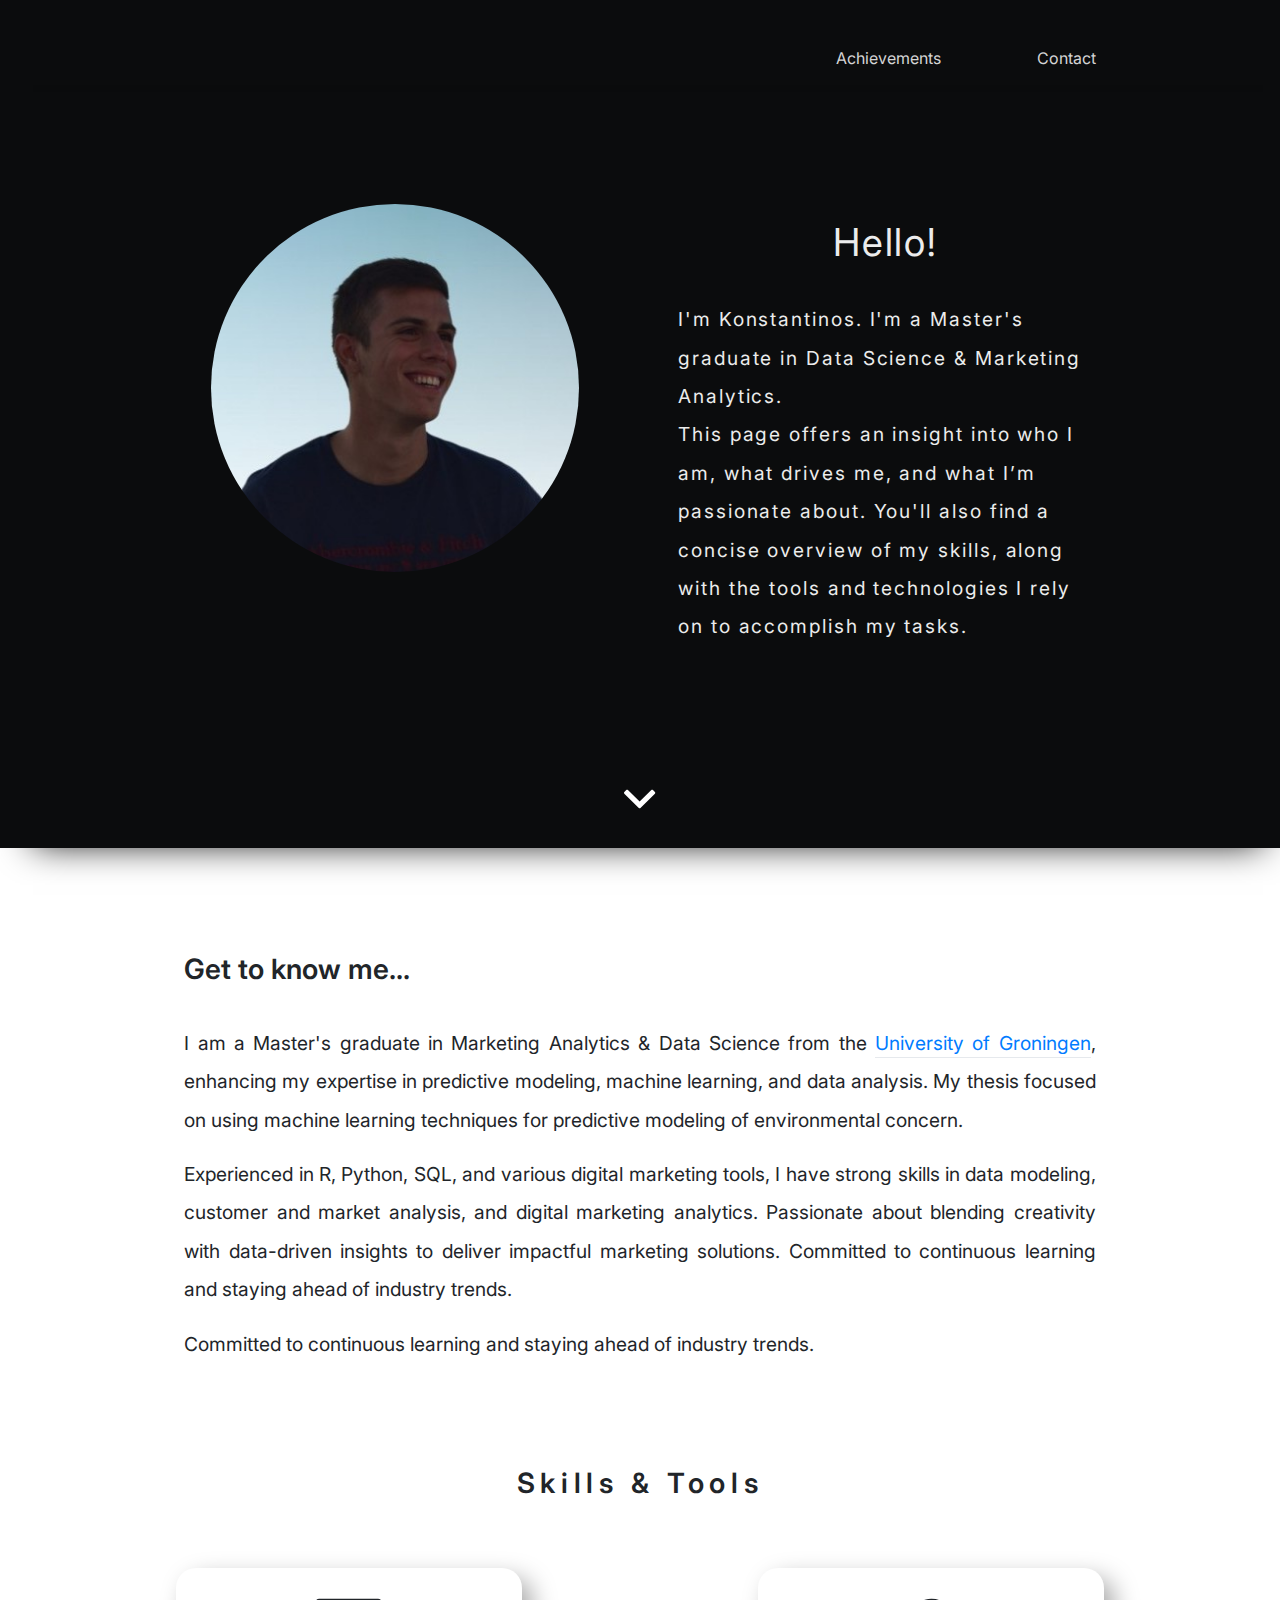
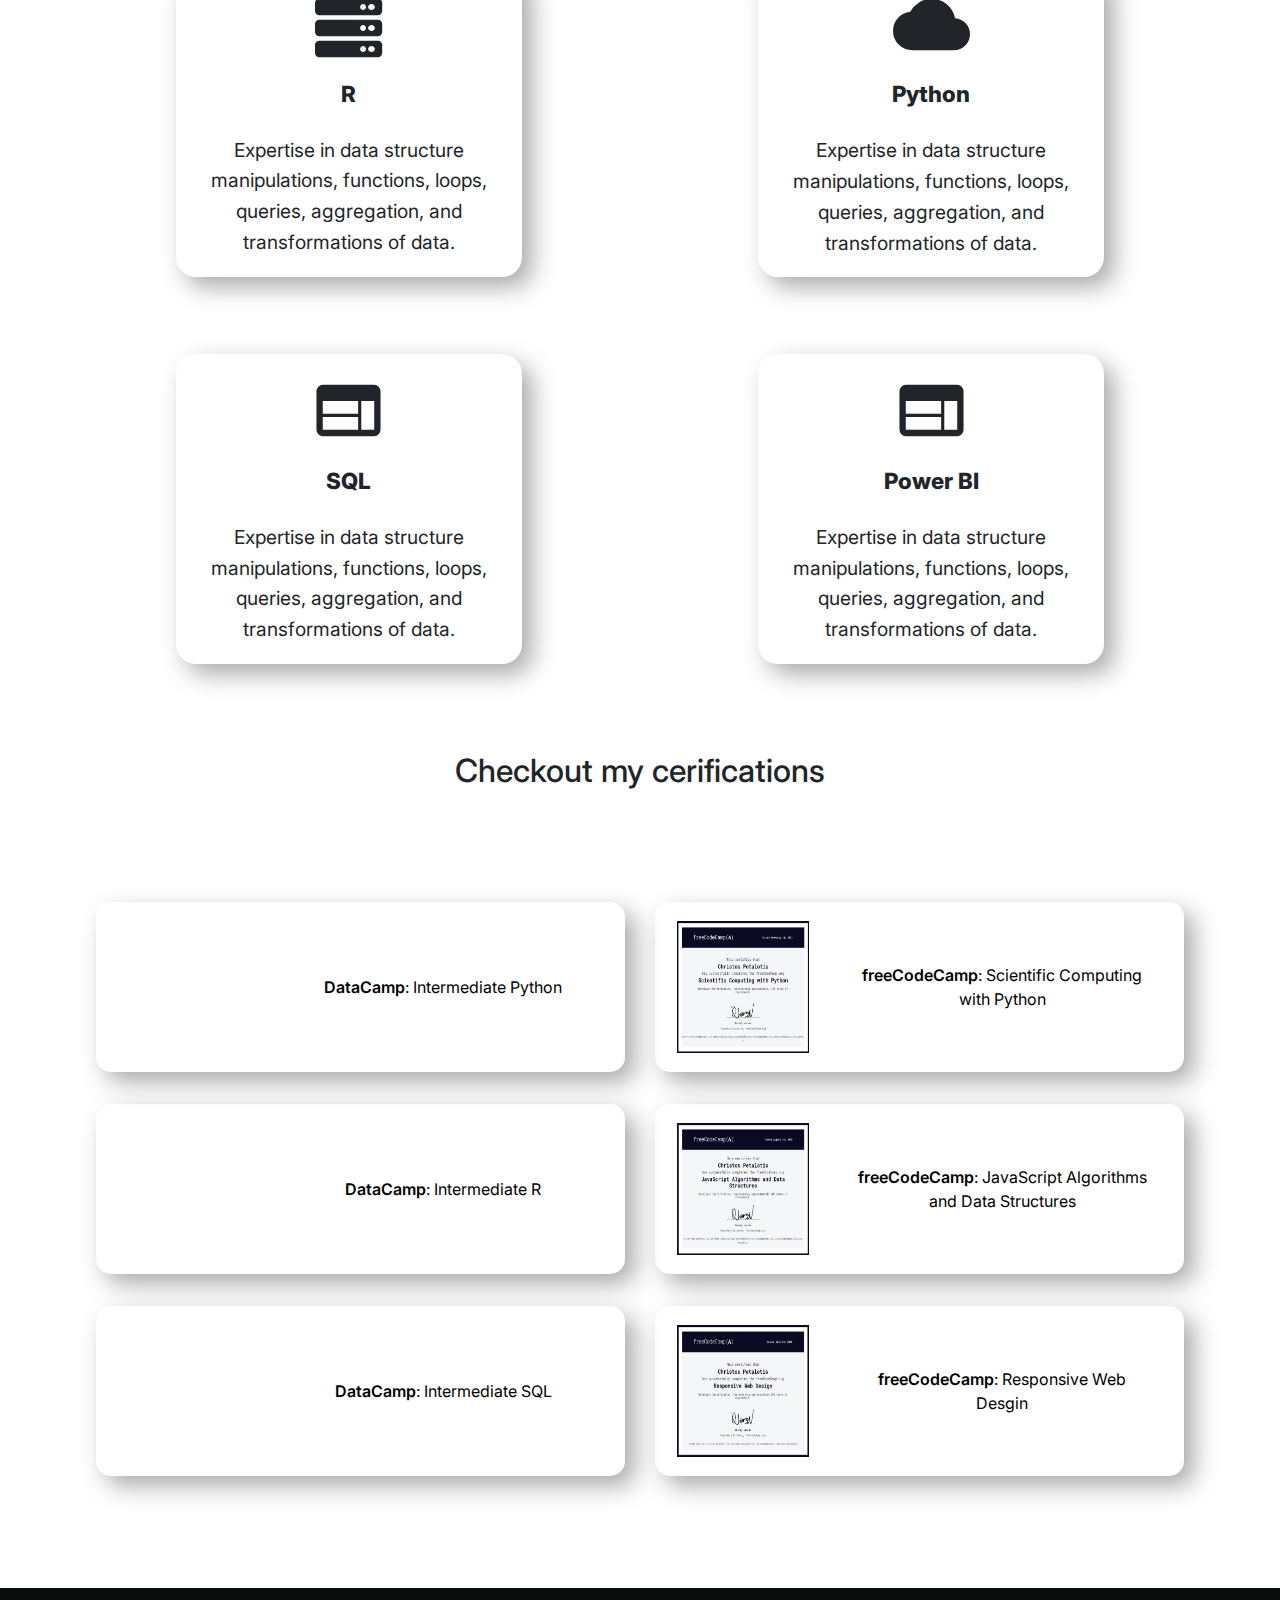
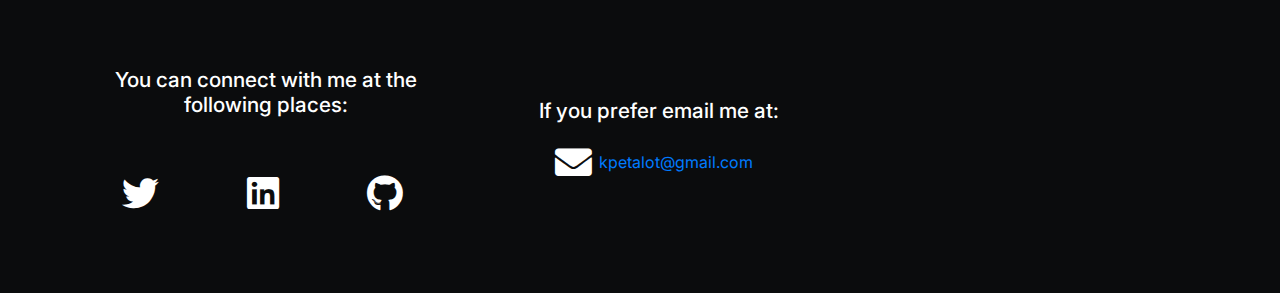
==== index.html @ 965860d9 "Update index.html" ====
<!DOCTYPE html>
<html lang="en">

<head>
	<meta charset="utf-8">
	<meta name="viewport" content="width=device-width, initial-scale=1.0">
	<meta name="theme-color" content="#2E2E2E">
	<meta name="description" content="Personal website of Konstantinos Petalotis">
	<title>Konstantinos Petalotis</title>

	<link rel="shortcut icon" type="image"
		href="https://images.squarespace-cdn.com/content/v1/54ee0564e4b0dc9e9fc17cf1/1515433613825-2LEDN9I2PMUJD8LFLM1W/ke17ZwdGBToddI8pDm48kJycfsYb1urLU93EpFqOTQmoCXeSvxnTEQmG4uwOsdIceAoHiyRoc52GMN5_2H8Wp7zww8OjRrqjaM7_0x6HDLp42EP6IAa5vAmscK3sHI4MkNL5tmfZ3otlI9yi1IzH2Q/favicon.ico?format=">

	<!-- STYLES -->
	<link rel="stylesheet" href="https://stackpath.bootstrapcdn.com/bootstrap/4.3.1/css/bootstrap.min.css"
		integrity="sha384-ggOyR0iXCbMQv3Xipma34MD+dH/1fQ784/j6cY/iJTQUOhcWr7x9JvoRxT2MZw1T" crossorigin="anonymous">
	<link rel="stylesheet" href="https://use.fontawesome.com/releases/v5.15.3/css/all.css" rel="preconnect prefetch">
	<link href="https://fonts.googleapis.com/icon?family=Material+Icons" rel="stylesheet">
	<link href="https://unpkg.com/aos@2.3.1/dist/aos.css" rel="stylesheet">
	<link rel="stylesheet" href="css/styles.css">

	<!-- Jqeury -->
	<script src="https://ajax.googleapis.com/ajax/libs/jquery/3.5.1/jquery.min.js"></script>

	<!-- Google Analytics - Google Tag Manager-->
	<script async>(function (w, d, s, l, i) {
			w[l] = w[l] || []; w[l].push({
				'gtm.start':
					new Date().getTime(), event: 'gtm.js'
			}); var f = d.getElementsByTagName(s)[0],
				j = d.createElement(s), dl = l != 'dataLayer' ? '&l=' + l : ''; j.async = true; j.src =
					'https://www.googletagmanager.com/gtm.js?id=' + i + dl; f.parentNode.insertBefore(j, f);
		})(window, document, 'script', 'dataLayer', 'GTM-KRBXRTH');</script>
	<!-- End Google Tag Manager -->
	<!-- Global site tag (gtag.js) - Google Analytics -->
	<script async src="https://www.googletagmanager.com/gtag/js?id=UA-124825060-1"></script>
	<script async>
		window.dataLayer = window.dataLayer || [];
		function gtag() { dataLayer.push(arguments); }
		gtag('js', new Date());

		gtag('config', 'UA-124825060-1');
	</script>
	<!-- Google verification tag -->
	<meta name="google-site-verification" content="ce4kvtXXnZezIgSGgDJ9dQQtUFSFIPBI6aXUP_9r9DM" />
</head>

<body>
	<!-- Google Tag Manager (noscript) -->
	<noscript><iframe src="https://www.googletagmanager.com/ns.html?id=GTM-KRBXRTH" height="0" width="0"
			style="display:none;visibility:hidden"></iframe></noscript>
	<!-- End Google Tag Manager (noscript) -->

	<head>
		<title>Personal Website of Konstantinos Petalotis</title>
	</head>
	<div class="container-fluid">

		<!-- MAIN PART -->
		<div class="main">
			<div class="landing_page">
				<nav class="navbar navbar-expand-lg fadeIn-down">

					<button class="navbar-toggler ml-auto float-xs-right" type="button" data-toggle="collapse"
						data-target="#navigation" aria-controls="navbarSupportedContent" aria-expanded="false"
						aria-label="Toggle navigation" styles="color: white;">
						<span class="navbar-toggler-icon"></span>
					</button>
					<div class="collapse navbar-collapse" id="navigation">
						<ul class="navbar-nav ml-auto">
							<!-- <li class="nav-item"> -->
							<!-- <a class="nav-link" href="#">Career</a> -->
							<!-- </li> -->
							<li class="nav-item">
								<a class="nav-link" href="#certifications">Achievements</a>
							</li>
							<li class="nav-item">
								<a class="nav-link" href="#contact">Contact</a>
							</li>
						</ul>
					</div>
				</nav>
				<div class="main__section">

					<!-- no-gutters here prevents creating horizontal overflow on the whole page -->
					<div class="row no-gutters">

						<div class="col-12">
							<div class="main__section__box">
								<div class="row">
									<div class="col-12 col-md-6">
										<div class="main__section__box--prof-pic">
											<img src="images/photo.jpeg" alt="profile picture">
										</div>
									</div>

									<div class="col-xs-12 col-md-6">
										<div class="main__section__box--description">
											<div id="greeting">Hello!</div>
											I'm Konstantinos. I'm a Master's graduate in Data Science & Marketing Analytics.
											<p>
												This page offers an insight into who I am, what drives me, and what I’m passionate about. 
												You'll also find a concise overview of my skills, along with the tools and technologies I rely on to accomplish my tasks.
											</p>
										</div>
									</div>
								</div>
							</div>

							<div class="arrowDown fadeIn">
								<svg aria-hidden="true" data-prefix="far" data-icon="angle-down" role="img"
									xmlns="http://www.w3.org/2000/svg" viewBox="0 0 320 512"
									class="svg-inline--fa fa-angle-down 	fa-w-10 fa-3x">
									<path fill="currentColor"
										d="M151.5 347.8L3.5 201c-4.7-4.7-4.7-12.3 0-17l19.8-19.8c4.7-4.7 12.3-4.7 17 0L160 282.7l119.7-118.5c4.7-4.7 12.3-4.7 17 0l19.8 19.8c4.7 4.7 4.7 12.3 0 17l-148 146.8c-4.7 4.7-12.3 4.7-17 0z"
										class="arrowDown">
									</path>
								</svg>
							</div>
						</div>
					</div>
				</div>
			</div>
		</div>

		<!-- ABOUT ME -->
		<section class="about-me">
			<div class="about-me__section">
				<h3>Get to know me...</h3>

				<div class="row">
					<div class="col-12">

						<div class="about-me__section__description">
							<!-- <div class="row"> -->
							<div class="about-me__section__description--text">
								<p style="text-align: justify;">
									I am a Master's graduate in Marketing Analytics & Data Science from the <a href="https://www.rug.nl/?lang=en" target="_blank">University of Groningen</a>,
									enhancing my expertise in predictive modeling, machine learning, and data analysis.
									My thesis focused on using machine learning techniques for predictive modeling of environmental concern.
								</p>
								<p style="text-align: justify;">
									Experienced in R, Python, SQL, and various digital marketing tools, I have strong skills in data modeling, customer and market analysis, 
									and digital marketing analytics. Passionate about blending creativity with data-driven insights to deliver impactful marketing solutions. 
									Committed to continuous learning and staying ahead of industry trends.
								</p>
								<p>
									Committed to continuous learning and staying ahead of industry trends.
								</p>
							</div>
						</div>
					</div>
				</div>
			</div>
		</section>

		<section class="tech">
			<!-- Move it outside the about me section so that it can have its own width -->
			<h3 style="text-align: center; margin-top: 1.5em; letter-spacing: 0.2em;">Skills & Tools</h3>
			<div class="tech__components">

				<div style="padding-top: 1.3em" class="tech__components--component">
					<div style="margin-bottom: 1em;" class="tech__components--component--icon">
						<i style="font-size: 3.5em;" class="fa fa-server"></i>
					</div>
					<h4>R</h4>
					<div class="tech__components--component--text">
						 Expertise in data structure manipulations, functions, loops, queries, aggregation, and transformations of data.
					</div>
				</div>

				<div class="tech__components--component">
					<div class="tech__components--component--icon">
						<i class="material-icons">cloud</i>
					</div>
					<h4>Python</h4>
					<div class="tech__components--component--text">
						Expertise in data structure manipulations, functions, loops, queries, aggregation, and transformations of data.
					</div>
				</div>

				<div class="tech__components--component">
					<div class="tech__components--component--icon">
						<i class="material-icons">web</i>
					</div>
					<h4>SQL</h4>
					<div class="tech__components--component--text">
						Expertise in data structure manipulations, functions, loops, queries, aggregation, and transformations of data.
					</div>
				</div>

				<div class="tech__components--component">
					<div class="tech__components--component--icon">
						<i class="material-icons">web</i>
					</div>
					<h4>Power BI</h4>
					<div class="tech__components--component--text">
						Expertise in data structure manipulations, functions, loops, queries, aggregation, and transformations of data.
					</div>
				</div>
			</div>
		</section>

		<section class="certifications" id="certifications">
			<h2 style="text-align:center;">Checkout my cerifications</h2>
			<div class="certifications__section">
				<div class="row">
					<!-- <div class="col-12"> -->
					<div class="col-12 col-sm-6 certifications__section--left">

						<a href="https://www.datacamp.com/statement-of-accomplishment/course/44be2800c935807d37f1e39a0078c68134302805?raw=1" target="_blank">

							<div class="certifications__section--left--item">
								<div class="row">
									<div class="col-12 col-lg-3 badge">
										<img
											src="https://www.datacamp.com/statement-of-accomplishment/badge/course/44be2800c935807d37f1e39a0078c68134302805.png"
											alt="">
									</div>
									<span class="col-12 col-lg-8 offset-lg-1 cert_description">
										<span class="provider">DataCamp</span>: Intermediate Python
									</span>
								</div>
							</div>
						</a>

						<a href="https://www.datacamp.com/statement-of-accomplishment/course/ea43db17a5f6a912549d023b4486cf432012a13b?raw=1" target="_blank">
							<div class="certifications__section--left--item">
								<div class="row">
									<div class="col-12 col-lg-3 badge">
										<img
											src="https://www.datacamp.com/statement-of-accomplishment/badge/course/ea43db17a5f6a912549d023b4486cf432012a13b.png"
											alt="">
									</div>
									<div class="col-12 col-lg-8 offset-lg-1 cert_description">
										<span class="provider">DataCamp</span>: Intermediate R
									</div>
								</div>
							</div>
						</a>

						<a href="https://www.datacamp.com/statement-of-accomplishment/course/57e902f631519aaded7a562abfed9942249da1aa?raw=1" target="_blank">
							<div class="certifications__section--left--item">
								<div class="row">
									<div class="col-12 col-lg-3 badge">
										<img src="https://www.datacamp.com/statement-of-accomplishment/badge/course/57e902f631519aaded7a562abfed9942249da1aa.png"
											alt="">
									</div>
									<div class="col-12 col-lg-8 offset-lg-1 cert_description">
										<span class="provider">DataCamp</span>: Intermediate SQL
									</div>
								</div>
							</div>
						</a>

					</div>

					<div class="col-12 col-sm-6 certifications__section--right">
						<a href="https://www.freecodecamp.org/certification/chrispetalotis/scientific-computing-with-python-v7"
							target="_blank">

							<div class="certifications__section--right--item">
								<div class="row">
									<div class="col-12 col-lg-3 badge">
										<img src="./images/scientific-computing-with-python.png" alt="">
									</div>
									<div class="col-12 col-lg-8 offset-lg-1 cert_description">
										<span class="provider">freeCodeCamp</span>: Scientific Computing with Python
									</div>
								</div>
							</div>
						</a>

						<a href="https://www.freecodecamp.org/certification/chrispetalotis/javascript-algorithms-and-data-structures"
							target="_blank">
							<div class="certifications__section--right--item">
								<div class="row">
									<div class="col-12 col-lg-3 badge">
										<img src="./images/js-algorithms-and-data-structures.png" alt="">
									</div>
									<div class="col-12 col-lg-8 offset-lg-1 cert_description">
										<span class="provider">freeCodeCamp</span>: JavaScript Algorithms and Data Structures
									</div>
								</div>
							</div>
						</a>

						<a href="https://www.freecodecamp.org/certification/chrispetalotis/responsive-web-design" target="_blank">
							<div class="certifications__section--right--item">
								<div class="row">
									<div class="col-12 col-lg-3 badge">
										<img src="./images/responsive-web-design-certificate-fcc.png" alt="">
									</div>
									<div class="col-12 col-lg-8 offset-lg-1 cert_description">
										<span class="provider">freeCodeCamp</span>: Responsive Web Desgin
									</div>
								</div>
							</div>
						</a>
					</div>

					<!-- </div> -->
				</div>
			</div>
		</section>

		<footer id="contact">
			<div class="footer__section">
				<div class="row no-margin">
					<div class="col-12">
						<div class="row no-margin">
							<div class="footer__section__column col-12 col-md-6 col-lg-4">
								<div class="footer__section__column--title">
									<h3>You can connect with me at the following places:</h3>
								</div>
								<div class="footer__section__column--body">
									<div class="footer__section__column--body--social">
										<div class="row">

											<!-- Twitter -->
											<div class="col-auto">
												<a href="https://x.com/Kpetalot" data-toggle="tooltip" title="Twitter"
													target="_blank" rel="noopener"><i class="fab fa-twitter"></i></a>
											</div>

											<!-- LinkedIn -->
											<div class="col-auto">
												<a href="https://linkedin.com/in/konstantinos-petalotis" data-toggle="tooltip"
													title="LinkedIn" target="_blank" rel="noopener"><i class="fab fa-linkedin"></i></a>
											</div>

											<!-- Github -->
											<div class="col-auto">
												<a href="https://github.com/kpetalot" data-toggle="tooltip" title="GitHub" target="_blank"
													rel="noopener"><i class="fab fa-github"></i></a>
											</div>

										</div>
									</div>
								</div>
							</div>
							<div class="footer__section__column col-12 col-md-6 col-lg-4">
								<div class="footer__section__column--title" style="width:110%;">
									<h3>If you prefer email me at:</h3>
								</div>
								<div class="footer__section__column--body">

									<!-- Email -->
									<div class="col-12 col-md email-box" style="margin-left: 14px;">
										<span>
											<i class="fas fa-envelope"></i>
											<a href="https://mail.google.com/mail/?view=cm&fs=1&to=kpetalot@gmail.com"
												data-toggle="tooltip" title="Email" target="_blank" rel="noopener">kpetalot@gmail.com
											</a>
										</span>
									</div>
								</div>

							</div>
								<div class="footer__section__column--body">

								</div>
							</div>
						</div>
					</div>
				</div>
			</div>
		</footer>
		<!-- Arrow navigating to the top of the page -->
		<button data-scroll-class='100vh:active' id="arrow-to-top" name='go to top'><i class="fas fa-angle-up"></i></button>

	</div>

	<!-- Bootstrap JS -->
	<script src="https://cdnjs.cloudflare.com/ajax/libs/popper.js/1.14.7/umd/popper.min.js"
		integrity="sha384-UO2eT0CpHqdSJQ6hJty5KVphtPhzWj9WO1clHTMGa3JDZwrnQq4sF86dIHNDz0W1"
		crossorigin="anonymous"></script>
	<script src="https://stackpath.bootstrapcdn.com/bootstrap/4.3.1/js/bootstrap.min.js"
		integrity="sha384-JjSmVgyd0p3pXB1rRibZUAYoIIy6OrQ6VrjIEaFf/nJGzIxFDsf4x0xIM+B07jRM"
		crossorigin="anonymous"></script>
	<!-- <script src="https://unpkg.com/aos@next/dist/aos.js"></script> -->
	<!-- Custom JS -->
	<script src="javascript.js" rel='preconnect'></script>
</body>

</html>
---- css/styles.css ----
@import url("https://fonts.googleapis.com/css2?family=Montserrat&display=swap");
@import url("https://fonts.googleapis.com/css2?family=Inter&display=swap");
/* Variables */
*, *::before, *::after {
  -webkit-box-sizing: border-box;
          box-sizing: border-box;
}

body, html {
  margin: 0;
  padding: 0;
  border: 0;
  font-family: 'Inter', 'Montserrat', sans-serif;
}

body .container-fluid, html .container-fluid {
  padding: 0;
}

img {
  max-width: 100%;
}

a {
  text-decoration: none;
  border-bottom: 1px solid #E6E9ED;
  padding-bottom: 2px;
  -webkit-transition: .3s;
  transition: .3s;
}

a:hover {
  text-decoration: none;
}

.fadeIn-down {
  -webkit-animation: fadein-down 1s;
  /* Safari, Chrome and Opera > 12.1 */
  /* Firefox < 16 */
  /* Internet Explorer */
  /* Opera < 12.1 */
  animation: fadein-down 1s;
}

section {
  margin-top: 5.5em;
}

@media (max-width: 768px) {
  section {
    margin-top: 3.5em;
  }
}

section h3 {
  font-weight: 600;
}

@-webkit-keyframes bg-animation {
  0% {
    background-position: left;
  }
  50% {
    background-position: right;
  }
  100% {
    background-position: left;
  }
}

@keyframes bg-animation {
  0% {
    background-position: left;
  }
  50% {
    background-position: right;
  }
  100% {
    background-position: left;
  }
}

.stand-out {
  font-weight: 600;
  font-style: italic;
}

/* MAIN */
.main {
  background: #0B0C0D;
  color: #ececec;
}

.main .navbar {
  padding-top: 2.4em;
}

.main .navbar a {
  color: #D5D5D5;
  text-decoration: none;
}

.main .navbar .navbar-brand {
  font-family: 'Comic sans',cursive;
  margin-left: 5em;
  letter-spacing: 2px;
  border-bottom: 0;
  padding-bottom: 0;
}

@media (max-width: 768px) {
  .main .navbar .navbar-brand {
    margin-left: 0.5em;
  }
}

.main .navbar .navbar-toggler {
  border-color: #ececec;
  float: right !important;
}

.main .navbar .navbar-toggler:focus {
  outline: none;
}

.main .navbar .navbar-toggler .navbar-toggler-icon {
  background-image: url("data:image/svg+xml;charset=utf8,%3Csvg viewBox='0 0 32 32' xmlns='http://www.w3.org/2000/svg'%3E%3Cpath stroke='rgba(236, 236, 236, 0.9)' stroke-width='2' stroke-linecap='round' stroke-miterlimit='10' d='M4 8h24M4 16h24M4 24h24'/%3E%3C/svg%3E");
}

.main .navbar .navbar-collapse {
  margin-right: 5em;
}

.main .navbar .nav-item a {
  margin-right: 5em;
  border: 0;
}

.main .navbar .nav-item a:after {
  display: block;
  content: '';
  border-bottom: 1px solid #ececec;
  -webkit-transform: scaleX(0);
          transform: scaleX(0);
  -webkit-transition: -webkit-transform 0.3s ease-in-out;
  transition: -webkit-transform 0.3s ease-in-out;
  transition: transform 0.3s ease-in-out;
  transition: transform 0.3s ease-in-out, -webkit-transform 0.3s ease-in-out;
  width: calc(100% + 1em);
  padding-bottom: .3em;
  -webkit-transform-origin: 0% 50%;
          transform-origin: 0% 50%;
}

.main .navbar .nav-item a:hover:after {
  -webkit-transform-origin: 0% 50%;
          transform-origin: 0% 50%;
  -webkit-transform: scaleX(1);
          transform: scaleX(1);
}

.main__section {
  -webkit-box-shadow: 8px 20px 35px -25px black;
          box-shadow: 8px 20px 35px -25px black;
}

.main__section__box {
  margin: 7em auto;
  max-width: 950px;
}

@media (max-width: 992px) {
  .main__section__box {
    margin: 3.5em auto 2.5em;
    padding: 0 2em;
  }
}

.main__section__box--prof-pic {
  text-align: center;
}

.main__section__box--prof-pic img {
  width: 100%;
  height: auto;
  max-width: 23em;
  border-radius: 50%;
}

.main__section__box--description {
  font-size: 1.2rem;
  width: 90%;
  margin: 0 auto;
  line-height: 2;
  letter-spacing: 0.1em;
}

@media (max-width: 768px) {
  .main__section__box--description {
    margin: 3em auto 1.5em;
  }
}

.main__section__box--description #greeting {
  font-size: 2em;
  margin-bottom: 0.5em;
  text-align: center;
}

.main__section .arrowDown {
  margin-bottom: 1.5em;
  text-align: center;
}

.main__section .arrowDown > svg {
  color: white;
  height: 50px;
  bottom: 10px;
  -webkit-animation: down 2s ease infinite;
          animation: down 2s ease infinite;
}

@-webkit-keyframes down {
  0% {
    opacity: 0;
    -webkit-transform: translateY(-10px);
            transform: translateY(-10px);
  }
  100% {
    opacity: 1;
  }
}

@keyframes down {
  0% {
    opacity: 0;
    -webkit-transform: translateY(-10px);
            transform: translateY(-10px);
  }
  100% {
    opacity: 1;
  }
}

.main .blog_page .main__section__header {
  text-align: center;
}

.main .blog_page .main__section__header h1 {
  font-size: 4.3em;
  margin-top: 1.5em;
  font-weight: 600;
}

.main .blog_page .main__section__header .page_description {
  margin: 3em auto 0;
  padding-bottom: 3em;
  width: 60%;
}

@media (max-width: 576px) {
  .main .blog_page .main__section__header .page_description {
    width: 80%;
  }
}

.posts-container {
  margin-top: 5em;
  text-align: center;
  color: #1A1D20;
  opacity: 0.8;
}

@media (max-width: 576px) {
  .posts-container {
    min-height: 20vh;
    width: 90%;
    margin: 5em auto;
  }
}

/* ABOUT ME */
.about-me {
  font-size: 1.2rem;
}

.about-me__section {
  width: 90%;
  max-width: 950px;
  margin: 0 auto;
  padding: 0 1em;
}

.about-me__section__description {
  margin-top: 1.5em;
}

.about-me__section__description--text {
  line-height: 2em;
}

.tech__components {
  font-size: 1.2rem;
  display: -webkit-box;
  display: -ms-flexbox;
  display: flex;
  -ms-flex-wrap: wrap;
      flex-wrap: wrap;
  gap: 4em;
  -ms-flex-pack: distribute;
      justify-content: space-around;
  width: 85%;
  max-width: 1200px;
  margin: 3.5em auto 0;
  line-height: 1.6em;
}

.tech__components--component {
  padding: 1em 1.1em;
  text-align: center;
  -webkit-box-shadow: 10px 10px 25px 0px #aaa;
          box-shadow: 10px 10px 25px 0px #aaa;
  border-radius: 20px;
  max-width: 18em;
  display: -webkit-box;
  display: -ms-flexbox;
  display: flex;
  -webkit-box-orient: vertical;
  -webkit-box-direction: normal;
      -ms-flex-direction: column;
          flex-direction: column;
  -webkit-box-pack: center;
      -ms-flex-pack: center;
          justify-content: center;
}

.tech__components--component--icon {
  margin-bottom: 0.5em;
}

.tech__components--component--icon i {
  font-size: 4em;
}

.tech__components--component--text {
  margin-top: 1em;
}

.tech__components--component h4 {
  font-size: 1.4rem;
  font-weight: 800;
}

.certifications__section {
  text-align: center;
  margin: 5em auto;
  width: 85%;
  max-width: 1200px;
}

.certifications__section--left--item, .certifications__section--right--item {
  padding: 1rem 2em;
  margin: 2em 0;
  -webkit-box-shadow: 10px 10px 25px 0px #aaa;
          box-shadow: 10px 10px 25px 0px #aaa;
  border-radius: 15px;
  -webkit-transition: all 0.3s;
  transition: all 0.3s;
}

@media (max-width: 992px) {
  .certifications__section--left--item, .certifications__section--right--item {
    padding: 2rem 1em;
  }
}

@media (min-width: 576px) and (max-width: 992px) {
  .certifications__section--left--item, .certifications__section--right--item {
    min-height: 28.6%;
  }
}

.certifications__section--left--item:hover, .certifications__section--right--item:hover {
  -webkit-transform: scale(1.05);
          transform: scale(1.05);
}

.certifications__section--left--item img, .certifications__section--right--item img {
  max-width: 11em;
  min-height: 11em;
}

@media (max-width: 992px) {
  .certifications__section--left--item img, .certifications__section--right--item img {
    margin-bottom: 2em;
  }
}

.certifications__section--left--item .row, .certifications__section--right--item .row {
  display: -webkit-box;
  display: -ms-flexbox;
  display: flex;
  -webkit-box-align: center;
      -ms-flex-align: center;
          align-items: center;
}

.certifications__section a {
  color: #000;
  text-decoration: none;
}

.certifications__section span.provider {
  font-weight: 600;
}

.certifications__section #grayed-out {
  color: #aaa;
}

/* FOOTER */
footer {
  background-color: #0B0C0D;
  color: #fff;
}

footer .footer__section {
  width: 90%;
  max-width: 1200px;
  margin: 0 auto;
}

footer .footer__section a {
  text-decoration: none;
  border-bottom: 0;
}

footer .footer__section .no-margin {
  margin: 0;
}

footer .footer__section__column {
  text-align: center;
  -ms-flex-item-align: center;
      -ms-grid-row-align: center;
      align-self: center;
  padding: 5em 0em;
}

@media (max-width: 768px) {
  footer .footer__section__column {
    padding: 3em;
  }
}

@media (max-width: 576px) {
  footer .footer__section__column {
    padding: 3em 3em;
  }
}

@media (max-width: 372px) {
  footer .footer__section__column {
    padding: 3em 1em;
  }
}

footer .footer__section__column.meeting {
  margin-top: 0;
}

footer .footer__section__column--title {
  margin-bottom: 1.3em;
}

@media (max-width: 576px) {
  footer .footer__section__column--title {
    margin-bottom: 1em;
  }
}

footer .footer__section__column--title h3 {
  font-size: 1.3rem;
}

footer .footer__section__column--body--social .row {
  display: -webkit-box;
  display: -ms-flexbox;
  display: flex;
  -ms-flex-wrap: wrap;
      flex-wrap: wrap;
  -webkit-box-pack: justify;
      -ms-flex-pack: justify;
          justify-content: space-between;
  width: 85%;
  margin: 0 auto;
}

footer .footer__section__column--body--social i {
  margin-top: 1em;
}

@media (max-width: 768px) {
  footer .footer__section__column--body--social i {
    margin-right: 0;
  }
}

footer .footer__section__column--body i {
  font-size: 2.3rem;
  color: #fff;
  -webkit-transition: 0.3s;
  transition: 0.3s;
  margin-right: 0.2em;
}

footer .footer__section__column--body i:hover {
  color: #1544c0;
}

footer .footer__section__column--body .email-box span {
  display: -webkit-box;
  display: -ms-flexbox;
  display: flex;
  -webkit-box-align: center;
      -ms-flex-align: center;
          align-items: center;
  -webkit-box-pack: center;
      -ms-flex-pack: center;
          justify-content: center;
}

#arrow-to-top {
  position: fixed;
  width: 3.41428571em;
  height: 3.41428571em;
  background: #fff;
  border-radius: 50%;
  text-align: center;
  right: 1.85714286em;
  bottom: 3.71428571em;
  padding-top: 12px;
  -webkit-box-shadow: 0 1px 3px rgba(0, 0, 0, 0.12), 0 1px 2px rgba(0, 0, 0, 0.24);
          box-shadow: 0 1px 3px rgba(0, 0, 0, 0.12), 0 1px 2px rgba(0, 0, 0, 0.24);
  -webkit-box-shadow: 0px 0px 25px 0px rgba(0, 0, 0, 0.04);
          box-shadow: 0px 0px 25px 0px rgba(0, 0, 0, 0.04);
  z-index: 99;
  border: 1px solid #ececec;
  transition: 0.2s ease-out;
  -webkit-transition: 0.2s ease-out;
  -moz-transition: 0.2s ease-out;
  outline: none;
  border: 1px solid #1A1D20;
}

@media (max-width: 768px) {
  #arrow-to-top {
    width: 2.91428571em;
    height: 2.91428571em;
  }
}

#arrow-to-top .fas {
  color: #1A1D20;
  position: relative;
  bottom: 17.4px;
  right: 4.3px;
  padding: 15px;
  font-size: 30px;
}

@media (max-width: 768px) {
  #arrow-to-top .fas {
    right: 0.27em;
    bottom: 0.7em;
  }
}

#arrow-to-top:not(.active) {
  opacity: 0;
  transform: translate3d(0, 20px, 0);
  -webkit-transform: translate3d(0, 20px, 0);
  /*pointer-events: none;*/
}

#arrow-to-top.active:hover {
  cursor: pointer;
  transform: translate3d(0, -3px, 0);
  -webkit-transform: translate3d(0, -3px, 0);
}

@keyframes fadein-down {
  from {
    opacity: 0;
    -webkit-transform: translateY(-30px);
  }
  to {
    opacity: 1;
    -webkit-transform: translateY(0%);
  }
}

/* Firefox < 16 */

/* Safari, Chrome and Opera > 12.1 */
@-webkit-keyframes fadein-down {
  from {
    opacity: 0;
    -webkit-transform: translateY(-30px);
  }
  to {
    opacity: 1;
    -webkit-transform: translateY(0%);
  }
}

/* Internet Explorer */
/*# sourceMappingURL=styles.css.map */
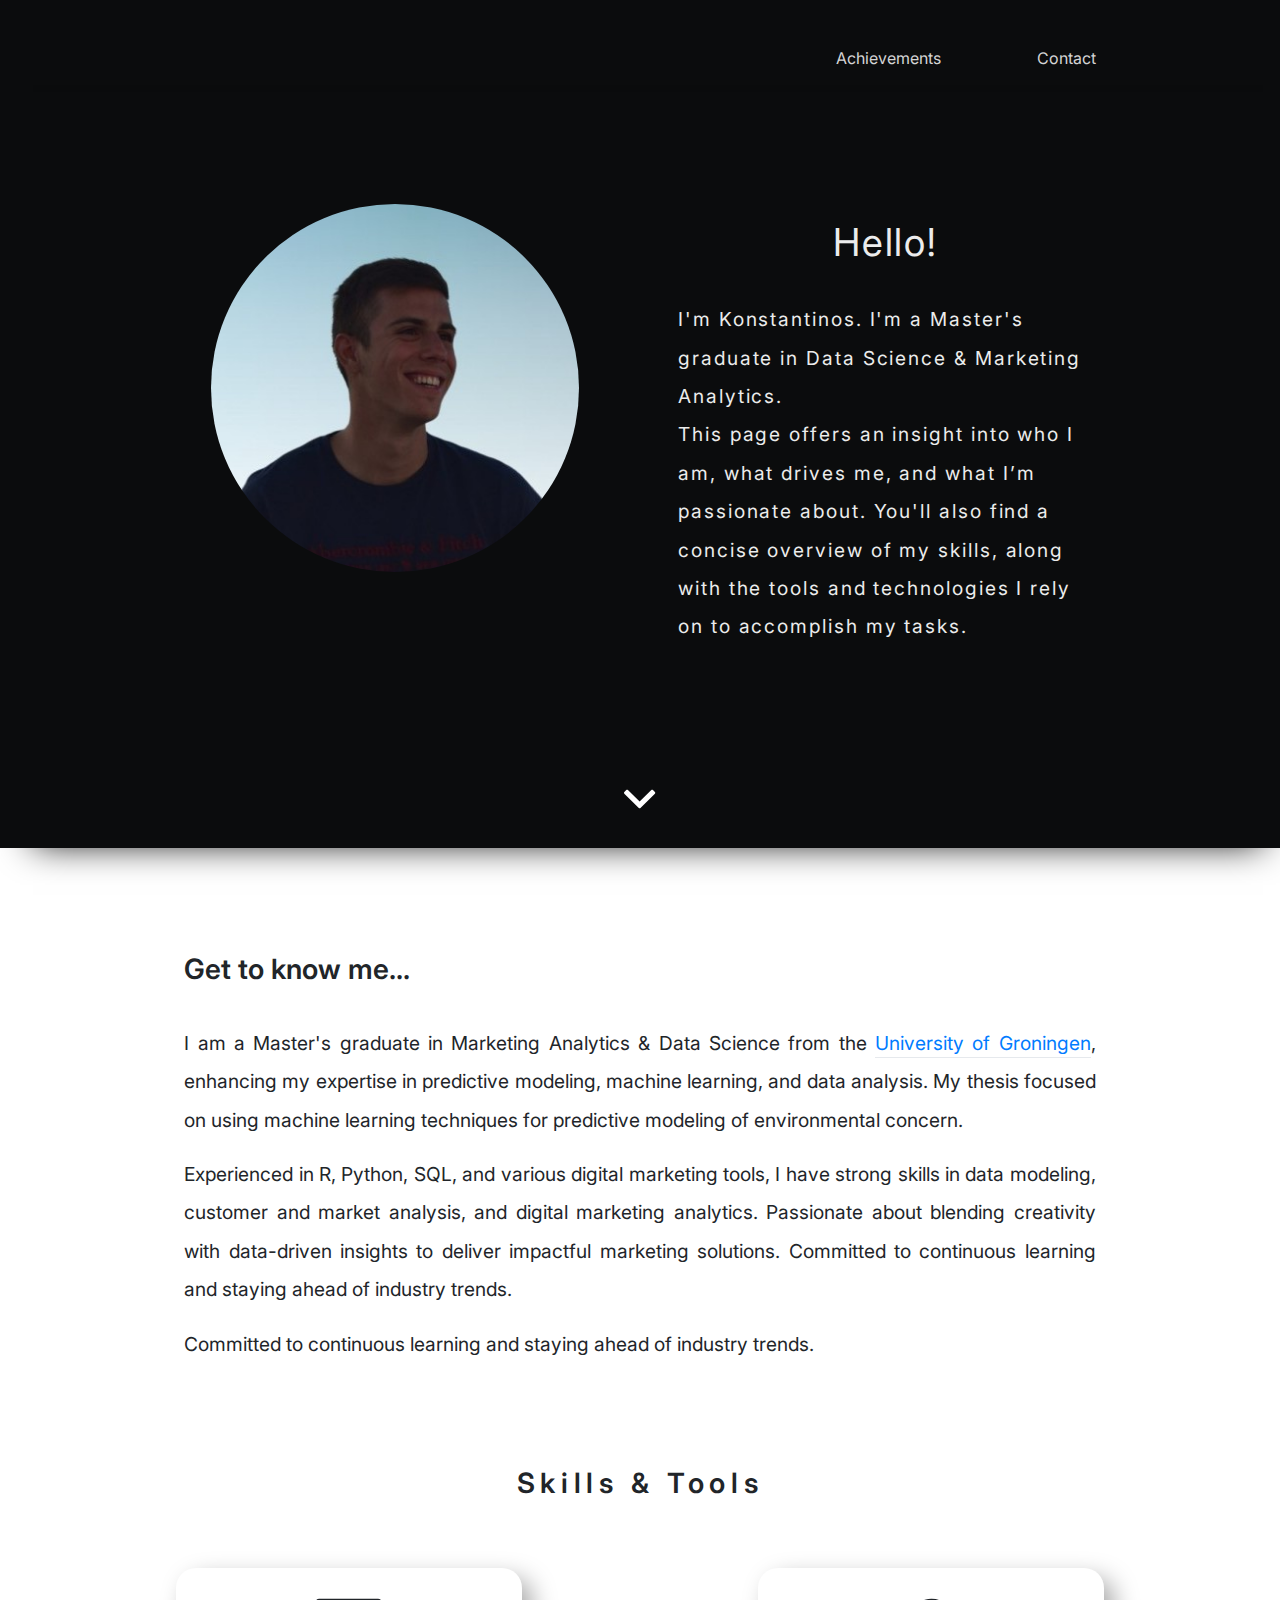
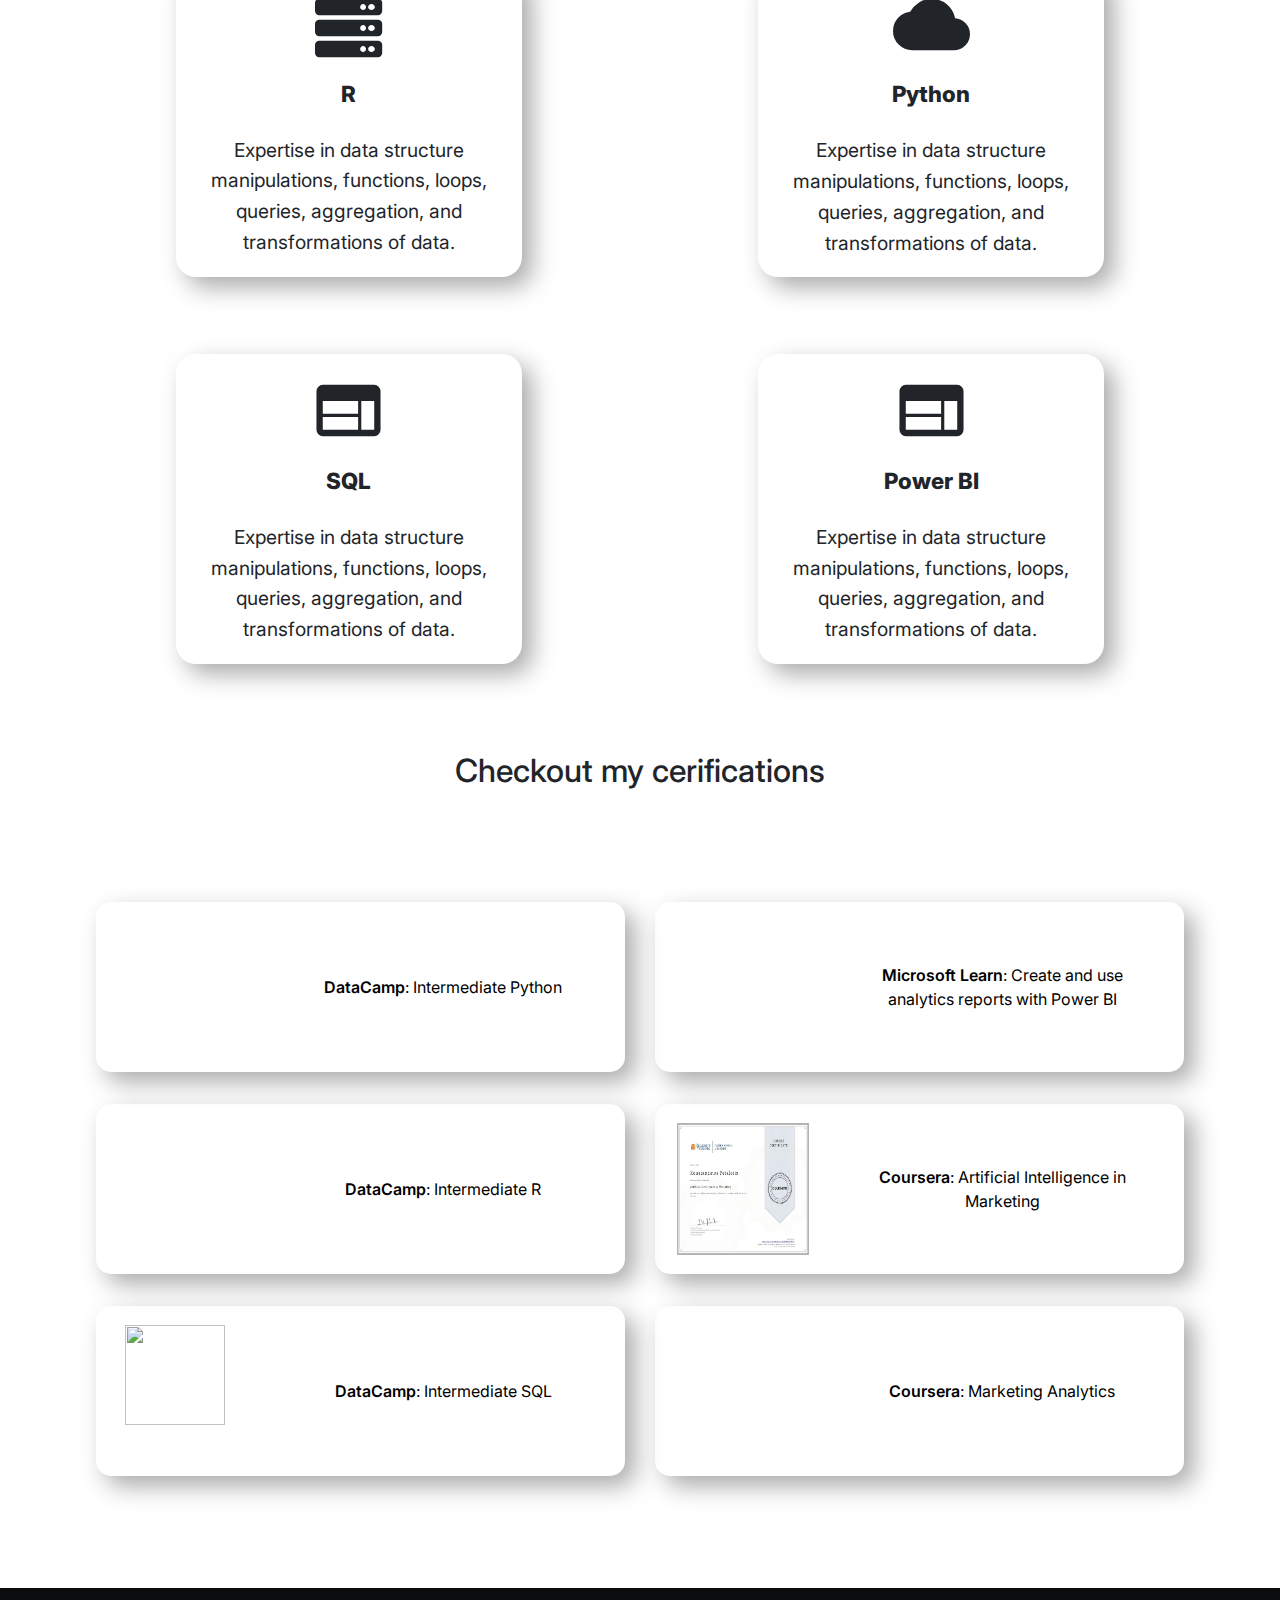
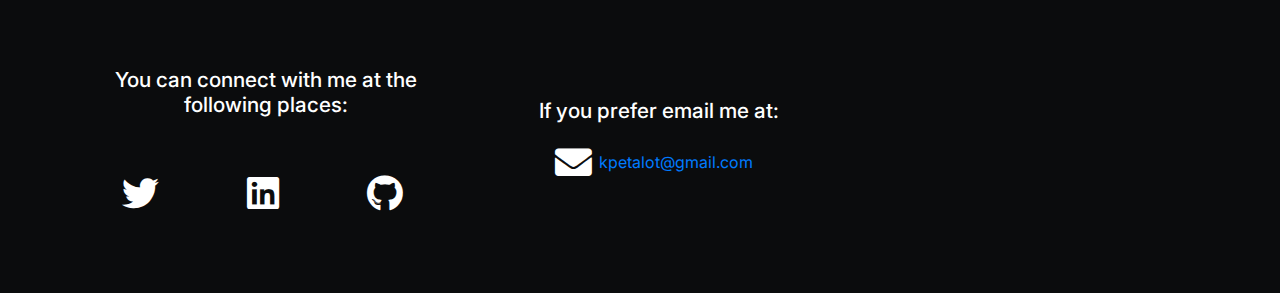
==== commit 3aa126d8: "Update index.html" ====
--- a/index.html
+++ b/index.html
@@ -8,8 +8,6 @@
 	<meta name="description" content="Personal website of Konstantinos Petalotis">
 	<title>Konstantinos Petalotis</title>
 
-	<link rel="shortcut icon" type="image"
-		href="https://images.squarespace-cdn.com/content/v1/54ee0564e4b0dc9e9fc17cf1/1515433613825-2LEDN9I2PMUJD8LFLM1W/ke17ZwdGBToddI8pDm48kJycfsYb1urLU93EpFqOTQmoCXeSvxnTEQmG4uwOsdIceAoHiyRoc52GMN5_2H8Wp7zww8OjRrqjaM7_0x6HDLp42EP6IAa5vAmscK3sHI4MkNL5tmfZ3otlI9yi1IzH2Q/favicon.ico?format=">
 
 	<!-- STYLES -->
 	<link rel="stylesheet" href="https://stackpath.bootstrapcdn.com/bootstrap/4.3.1/css/bootstrap.min.css"
@@ -213,8 +211,7 @@
 							<div class="certifications__section--left--item">
 								<div class="row">
 									<div class="col-12 col-lg-3 badge">
-										<img
-											src="https://www.datacamp.com/statement-of-accomplishment/badge/course/44be2800c935807d37f1e39a0078c68134302805.png"
+										<img src="https://www.datacamp.com/statement-of-accomplishment/badge/course/44be2800c935807d37f1e39a0078c68134302805.png" 
 											alt="">
 									</div>
 									<span class="col-12 col-lg-8 offset-lg-1 cert_description">
@@ -228,8 +225,7 @@
 							<div class="certifications__section--left--item">
 								<div class="row">
 									<div class="col-12 col-lg-3 badge">
-										<img
-											src="https://www.datacamp.com/statement-of-accomplishment/badge/course/ea43db17a5f6a912549d023b4486cf432012a13b.png"
+										<img src="https://www.datacamp.com/statement-of-accomplishment/badge/course/ea43db17a5f6a912549d023b4486cf432012a13b.png"
 											alt="">
 									</div>
 									<div class="col-12 col-lg-8 offset-lg-1 cert_description">
@@ -243,7 +239,7 @@
 							<div class="certifications__section--left--item">
 								<div class="row">
 									<div class="col-12 col-lg-3 badge">
-										<img src="https://www.datacamp.com/statement-of-accomplishment/badge/course/57e902f631519aaded7a562abfed9942249da1aa.png"
+										<img src="https://www.datacamp.com/statement-of-accomplishment/badge/course/57e902f631519aaded7a562abfed9942249da1aa.png" width="100" height="100"
 											alt="">
 									</div>
 									<div class="col-12 col-lg-8 offset-lg-1 cert_description">
@@ -256,43 +252,43 @@
 					</div>
 
 					<div class="col-12 col-sm-6 certifications__section--right">
-						<a href="https://www.freecodecamp.org/certification/chrispetalotis/scientific-computing-with-python-v7"
+						<a href="https://learn.microsoft.com/en-us/users/konstantinospetalotis-5822/achievements/uxskvvk3?ref=https%3A%2F%2Fwww.linkedin.com%2F"
 							target="_blank">
 
 							<div class="certifications__section--right--item">
 								<div class="row">
 									<div class="col-12 col-lg-3 badge">
-										<img src="./images/scientific-computing-with-python.png" alt="">
-									</div>
-									<div class="col-12 col-lg-8 offset-lg-1 cert_description">
-										<span class="provider">freeCodeCamp</span>: Scientific Computing with Python
-									</div>
-								</div>
-							</div>
-						</a>
-
-						<a href="https://www.freecodecamp.org/certification/chrispetalotis/javascript-algorithms-and-data-structures"
+										<img src="https://mailmeteor.com/logos/assets/PNG/Microsoft_Logo_512px.png" alt="">
+									</div>
+									<div class="col-12 col-lg-8 offset-lg-1 cert_description">
+										<span class="provider">Microsoft Learn</span>: Create and use analytics reports with Power BI
+									</div>
+								</div>
+							</div>
+						</a>
+
+						<a href="https://www.coursera.org/account/accomplishments/verify/Z6EKVA3V6JR7"
 							target="_blank">
 							<div class="certifications__section--right--item">
 								<div class="row">
 									<div class="col-12 col-lg-3 badge">
-										<img src="./images/js-algorithms-and-data-structures.png" alt="">
-									</div>
-									<div class="col-12 col-lg-8 offset-lg-1 cert_description">
-										<span class="provider">freeCodeCamp</span>: JavaScript Algorithms and Data Structures
-									</div>
-								</div>
-							</div>
-						</a>
-
-						<a href="https://www.freecodecamp.org/certification/chrispetalotis/responsive-web-design" target="_blank">
+										<img src="./images/AI in Marketing.jpeg" alt="">
+									</div>
+									<div class="col-12 col-lg-8 offset-lg-1 cert_description">
+										<span class="provider">Coursera</span>: Artificial Intelligence in Marketing
+									</div>
+								</div>
+							</div>
+						</a>
+
+						<a href="https://www.coursera.org/account/accomplishments/certificate/8VC2GVG5AYVM" target="_blank">
 							<div class="certifications__section--right--item">
 								<div class="row">
 									<div class="col-12 col-lg-3 badge">
-										<img src="./images/responsive-web-design-certificate-fcc.png" alt="">
-									</div>
-									<div class="col-12 col-lg-8 offset-lg-1 cert_description">
-										<span class="provider">freeCodeCamp</span>: Responsive Web Desgin
+										<img src="./images/Marketing Analytics.png" alt="">
+									</div>
+									<div class="col-12 col-lg-8 offset-lg-1 cert_description">
+										<span class="provider">Coursera</span>: Marketing Analytics
 									</div>
 								</div>
 							</div>
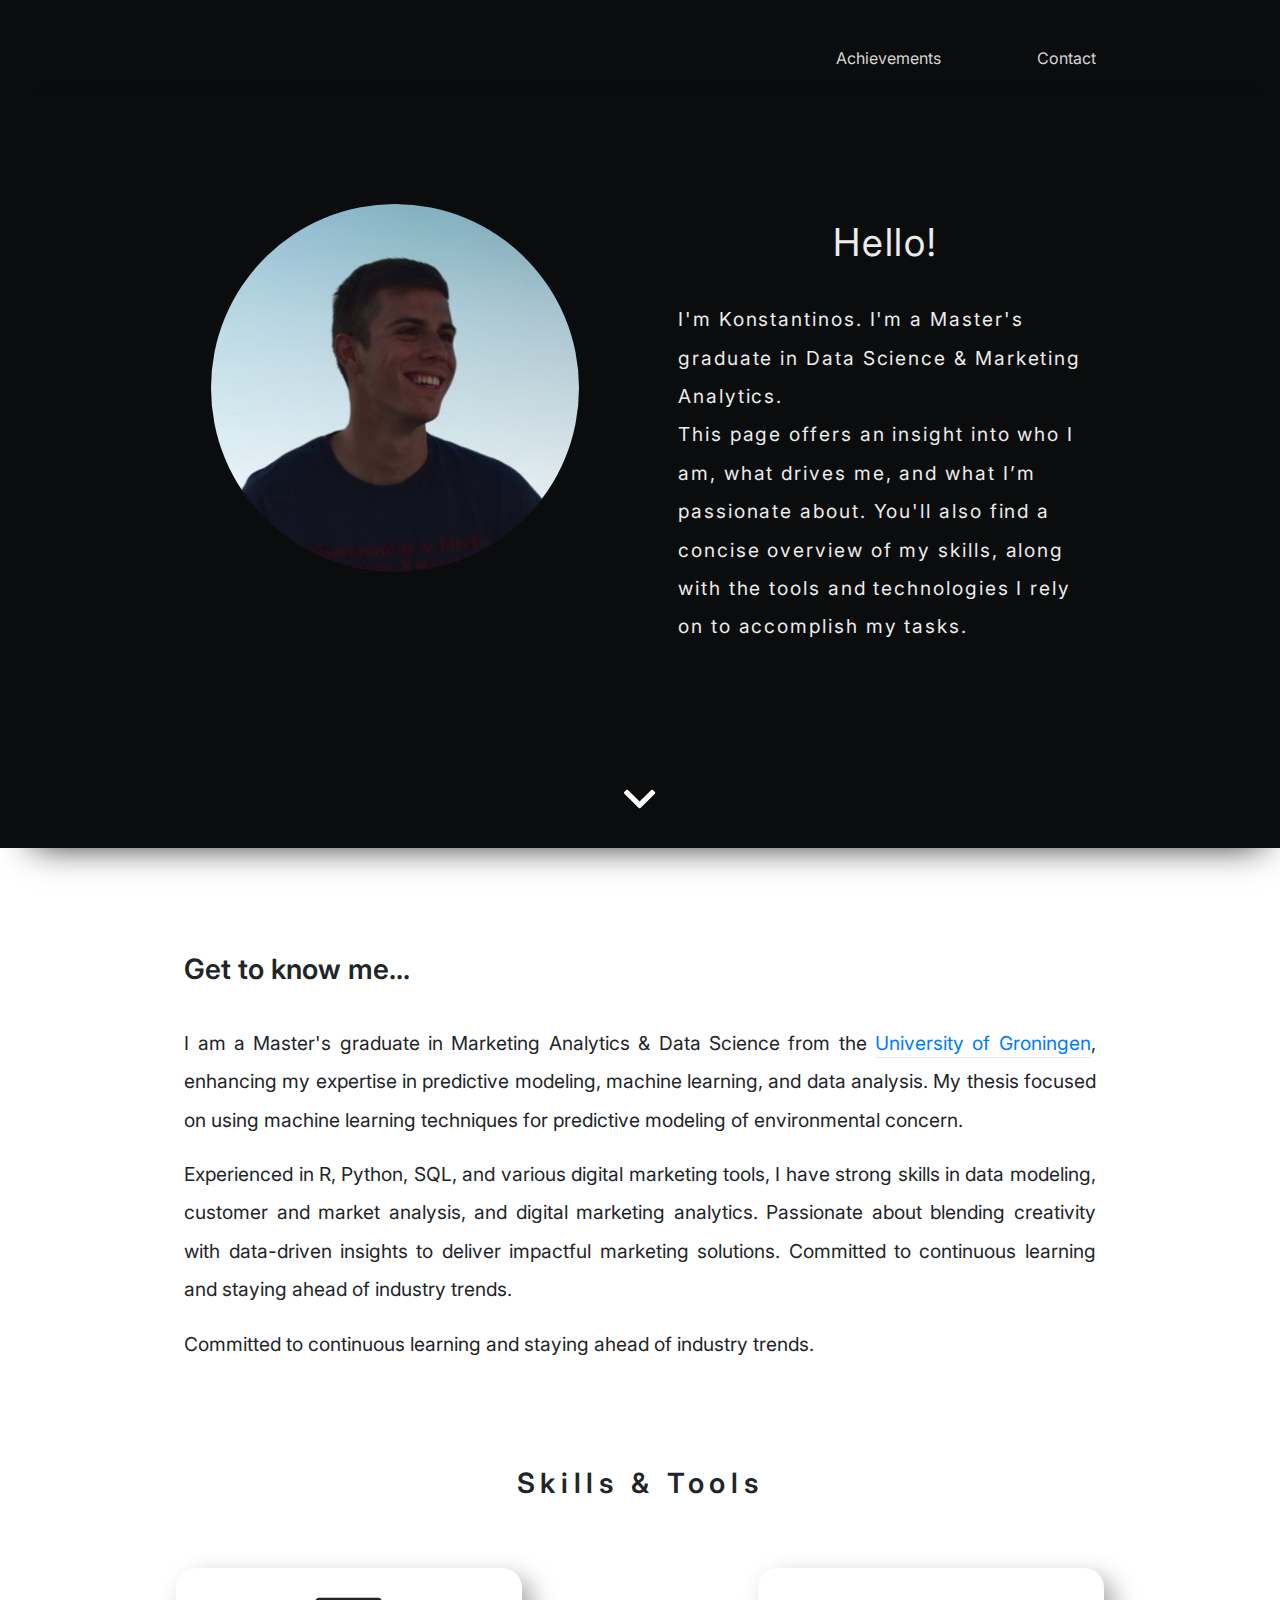
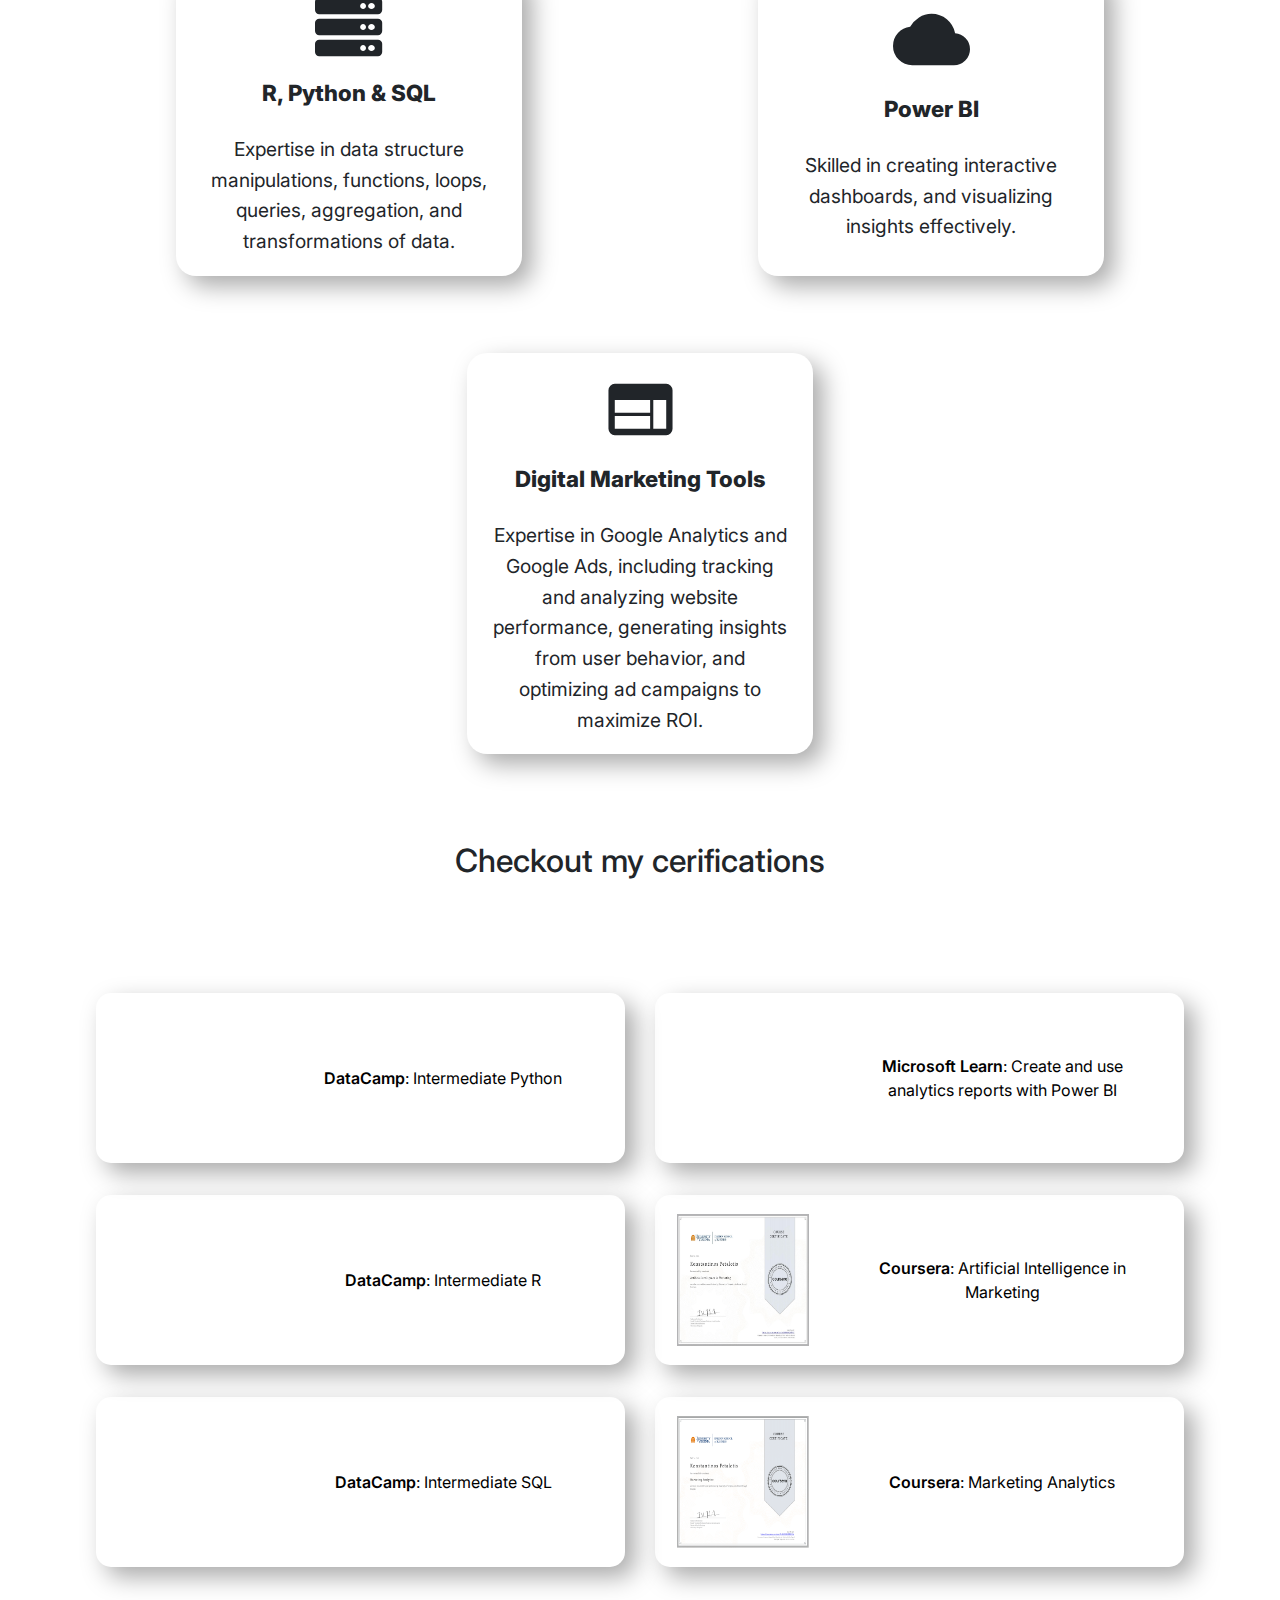
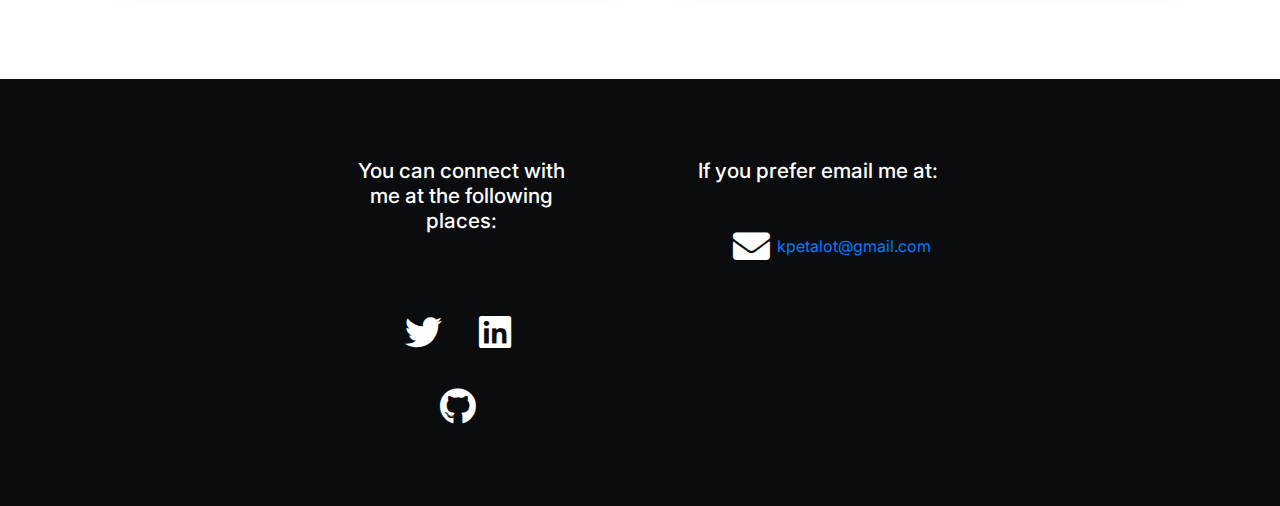
==== commit 8e8a5394: "Update index.html" ====
--- a/index.html
+++ b/index.html
@@ -161,7 +161,7 @@
 					<div style="margin-bottom: 1em;" class="tech__components--component--icon">
 						<i style="font-size: 3.5em;" class="fa fa-server"></i>
 					</div>
-					<h4>R</h4>
+					<h4> R, Python & SQL</h4>
 					<div class="tech__components--component--text">
 						 Expertise in data structure manipulations, functions, loops, queries, aggregation, and transformations of data.
 					</div>
@@ -171,9 +171,9 @@
 					<div class="tech__components--component--icon">
 						<i class="material-icons">cloud</i>
 					</div>
-					<h4>Python</h4>
+					<h4>Power BI</h4>
 					<div class="tech__components--component--text">
-						Expertise in data structure manipulations, functions, loops, queries, aggregation, and transformations of data.
+						Skilled in creating interactive dashboards, and visualizing insights effectively.
 					</div>
 				</div>
 
@@ -181,21 +181,13 @@
 					<div class="tech__components--component--icon">
 						<i class="material-icons">web</i>
 					</div>
-					<h4>SQL</h4>
+					<h4>Digital Marketing Tools</h4>
 					<div class="tech__components--component--text">
-						Expertise in data structure manipulations, functions, loops, queries, aggregation, and transformations of data.
-					</div>
-				</div>
-
-				<div class="tech__components--component">
-					<div class="tech__components--component--icon">
-						<i class="material-icons">web</i>
-					</div>
-					<h4>Power BI</h4>
-					<div class="tech__components--component--text">
-						Expertise in data structure manipulations, functions, loops, queries, aggregation, and transformations of data.
-					</div>
-				</div>
+						Expertise in Google Analytics and Google Ads, including tracking and analyzing website performance, 
+						generating insights from user behavior, and optimizing ad campaigns to maximize ROI.
+					</div>
+				</div>
+				
 			</div>
 		</section>
 
@@ -239,7 +231,7 @@
 							<div class="certifications__section--left--item">
 								<div class="row">
 									<div class="col-12 col-lg-3 badge">
-										<img src="https://www.datacamp.com/statement-of-accomplishment/badge/course/57e902f631519aaded7a562abfed9942249da1aa.png" width="100" height="100"
+										<img src="https://www.datacamp.com/statement-of-accomplishment/badge/course/57e902f631519aaded7a562abfed9942249da1aa.png"
 											alt="">
 									</div>
 									<div class="col-12 col-lg-8 offset-lg-1 cert_description">
--- a/css/styles.css
+++ b/css/styles.css
@@ -428,6 +428,10 @@
   width: 90%;
   max-width: 1200px;
   margin: 0 auto;
+  display: flex;              /* Centers the content */
+  justify-content: center;    /* Horizontally centers */
+  align-items: center;        /* Vertically centers */
+  flex-direction: column;     /* Stacks items vertically */
 }
 
 footer .footer__section a {
@@ -441,13 +445,20 @@
 
 footer .footer__section__column {
   text-align: center;
-  -ms-flex-item-align: center;
-      -ms-grid-row-align: center;
-      align-self: center;
   padding: 5em 0em;
+  margin: 0 auto; /* Keeps it centered */
+  display: flex; /* Flexbox for alignment */
+  flex-direction: column; /* Stacks items vertically */
+  align-items: center; /* Centers items */
+  gap: 1em; /* Space between elements */
 }
 
 @media (max-width: 768px) {
+  footer .footer__section {
+    flex-direction: column; /* Stacks everything vertically */
+    padding: 2em; /* Adjust padding for smaller screens */
+  }
+
   footer .footer__section__column {
     padding: 3em;
   }
@@ -484,14 +495,9 @@
 }
 
 footer .footer__section__column--body--social .row {
-  display: -webkit-box;
-  display: -ms-flexbox;
   display: flex;
-  -ms-flex-wrap: wrap;
-      flex-wrap: wrap;
-  -webkit-box-pack: justify;
-      -ms-flex-pack: justify;
-          justify-content: space-between;
+  flex-wrap: wrap;
+  justify-content: center; /* Center icons in the row */
   width: 85%;
   margin: 0 auto;
 }
@@ -509,7 +515,6 @@
 footer .footer__section__column--body i {
   font-size: 2.3rem;
   color: #fff;
-  -webkit-transition: 0.3s;
   transition: 0.3s;
   margin-right: 0.2em;
 }
@@ -519,16 +524,11 @@
 }
 
 footer .footer__section__column--body .email-box span {
-  display: -webkit-box;
-  display: -ms-flexbox;
   display: flex;
-  -webkit-box-align: center;
-      -ms-flex-align: center;
-          align-items: center;
-  -webkit-box-pack: center;
-      -ms-flex-pack: center;
-          justify-content: center;
-}
+  align-items: center;
+  justify-content: center;
+}
+
 
 #arrow-to-top {
   position: fixed;
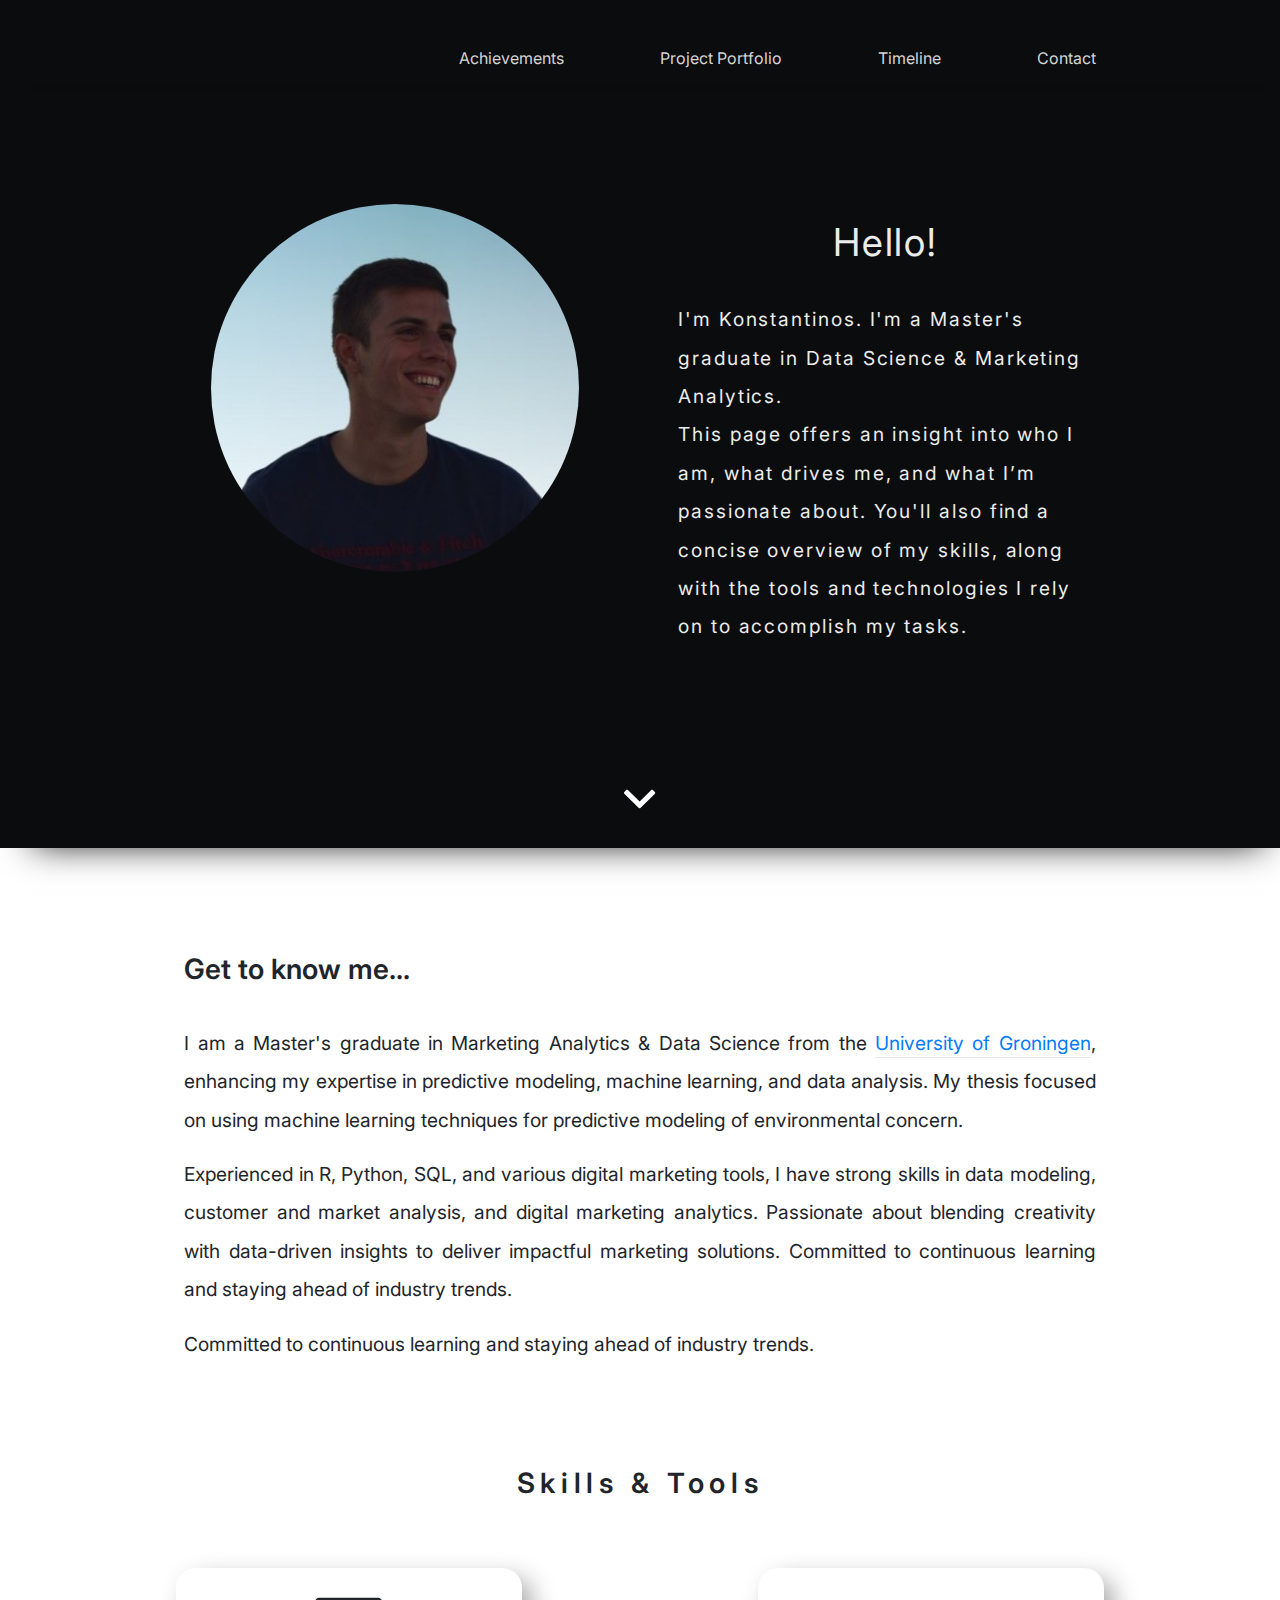
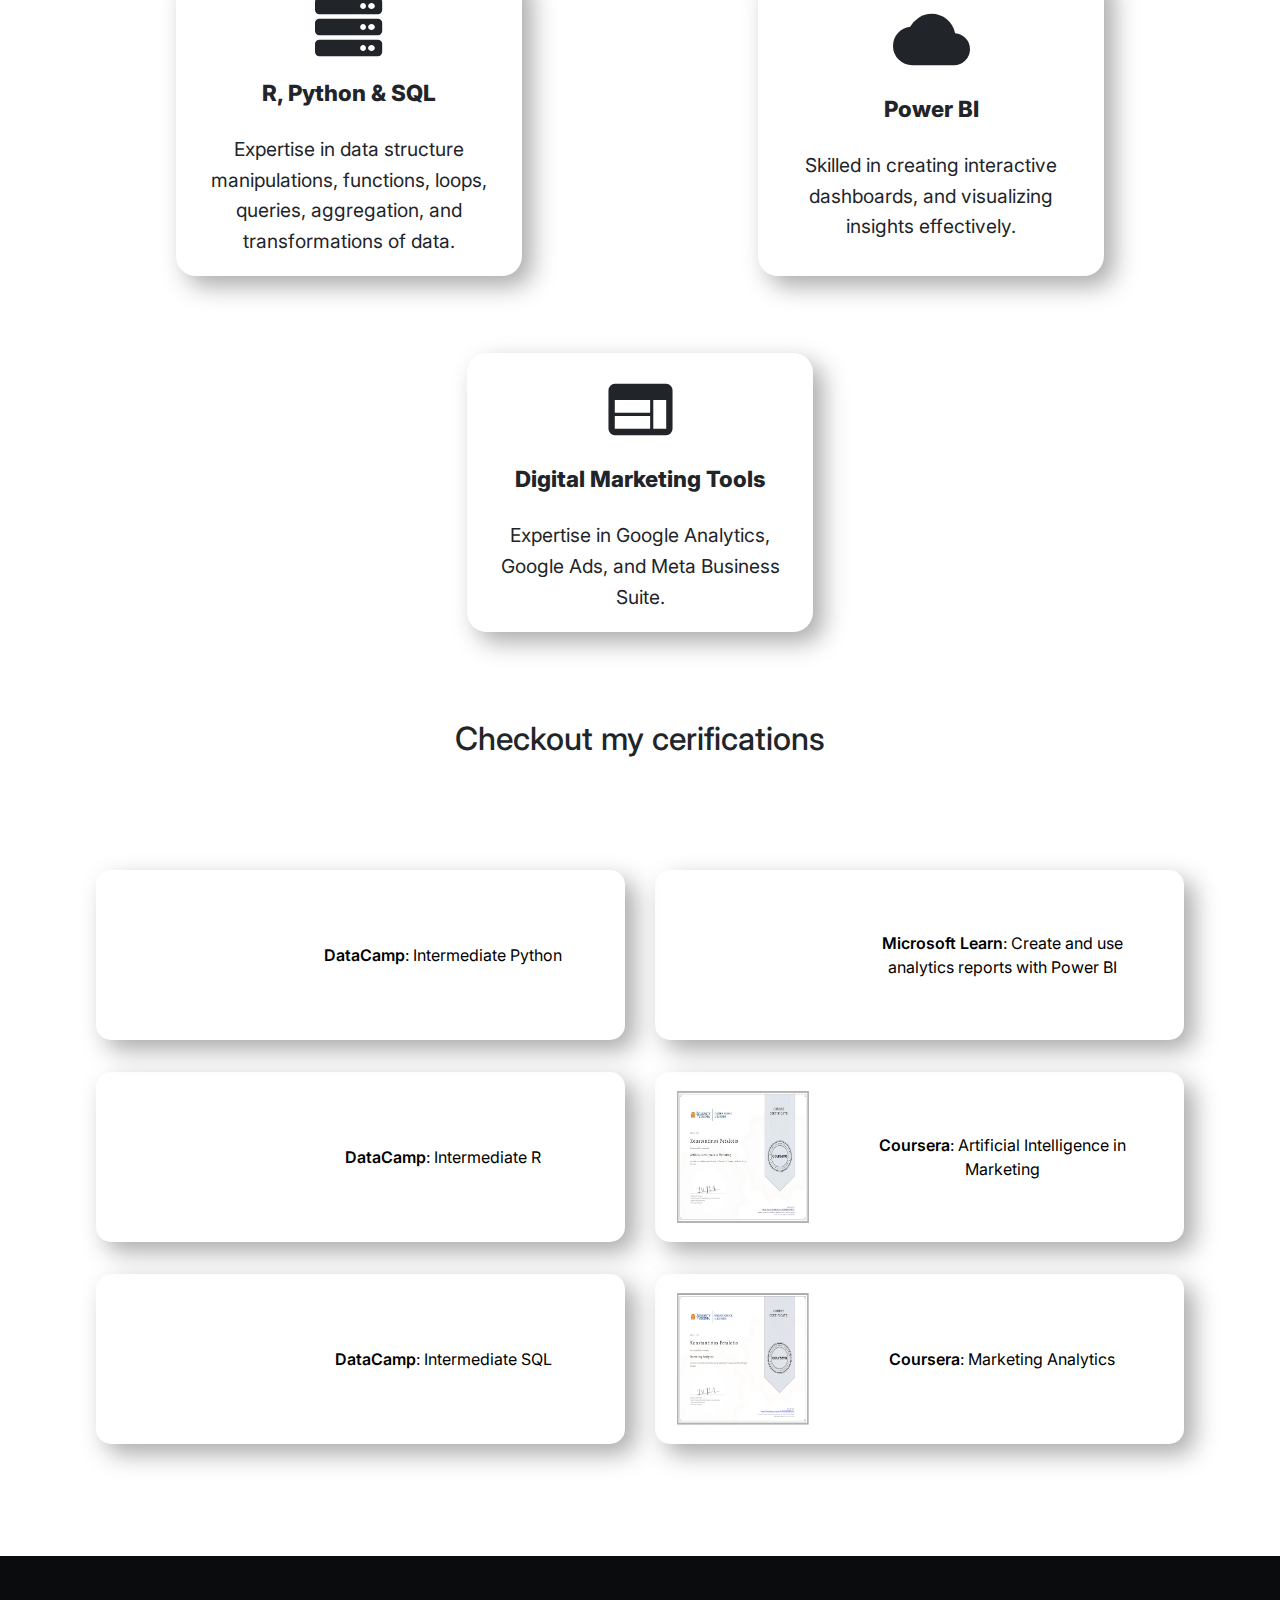
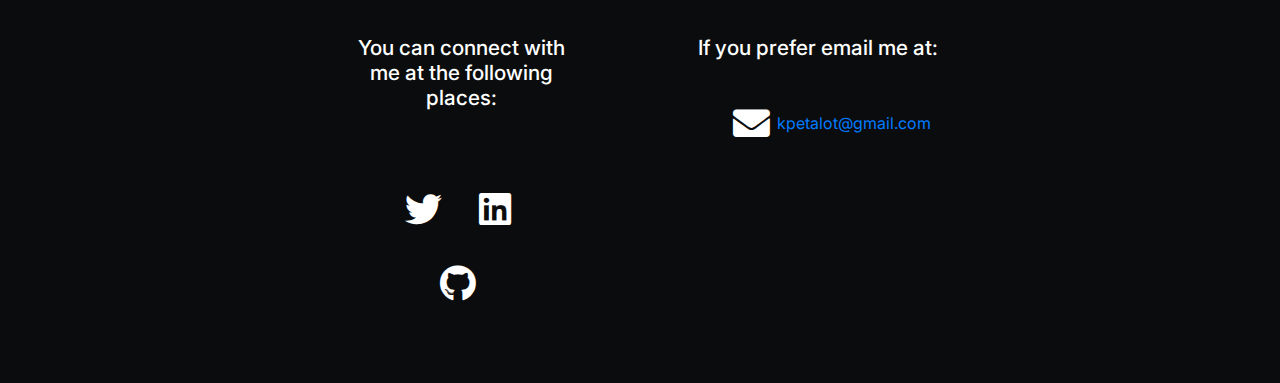
==== commit 0e35a662: "Update index.html" ====
--- a/index.html
+++ b/index.html
@@ -73,6 +73,12 @@
 								<a class="nav-link" href="#certifications">Achievements</a>
 							</li>
 							<li class="nav-item">
+								<a class="nav-link" href="project-portfolio.html">Project Portfolio</a>
+							</li>
+							<li class="nav-item">
+								<a class="nav-link" href="timeline.html">Timeline</a>
+							</li>
+							<li class="nav-item">
 								<a class="nav-link" href="#contact">Contact</a>
 							</li>
 						</ul>
@@ -183,8 +189,7 @@
 					</div>
 					<h4>Digital Marketing Tools</h4>
 					<div class="tech__components--component--text">
-						Expertise in Google Analytics and Google Ads, including tracking and analyzing website performance, 
-						generating insights from user behavior, and optimizing ad campaigns to maximize ROI.
+						Expertise in Google Analytics, Google Ads, and Meta Business Suite.
 					</div>
 				</div>
 				
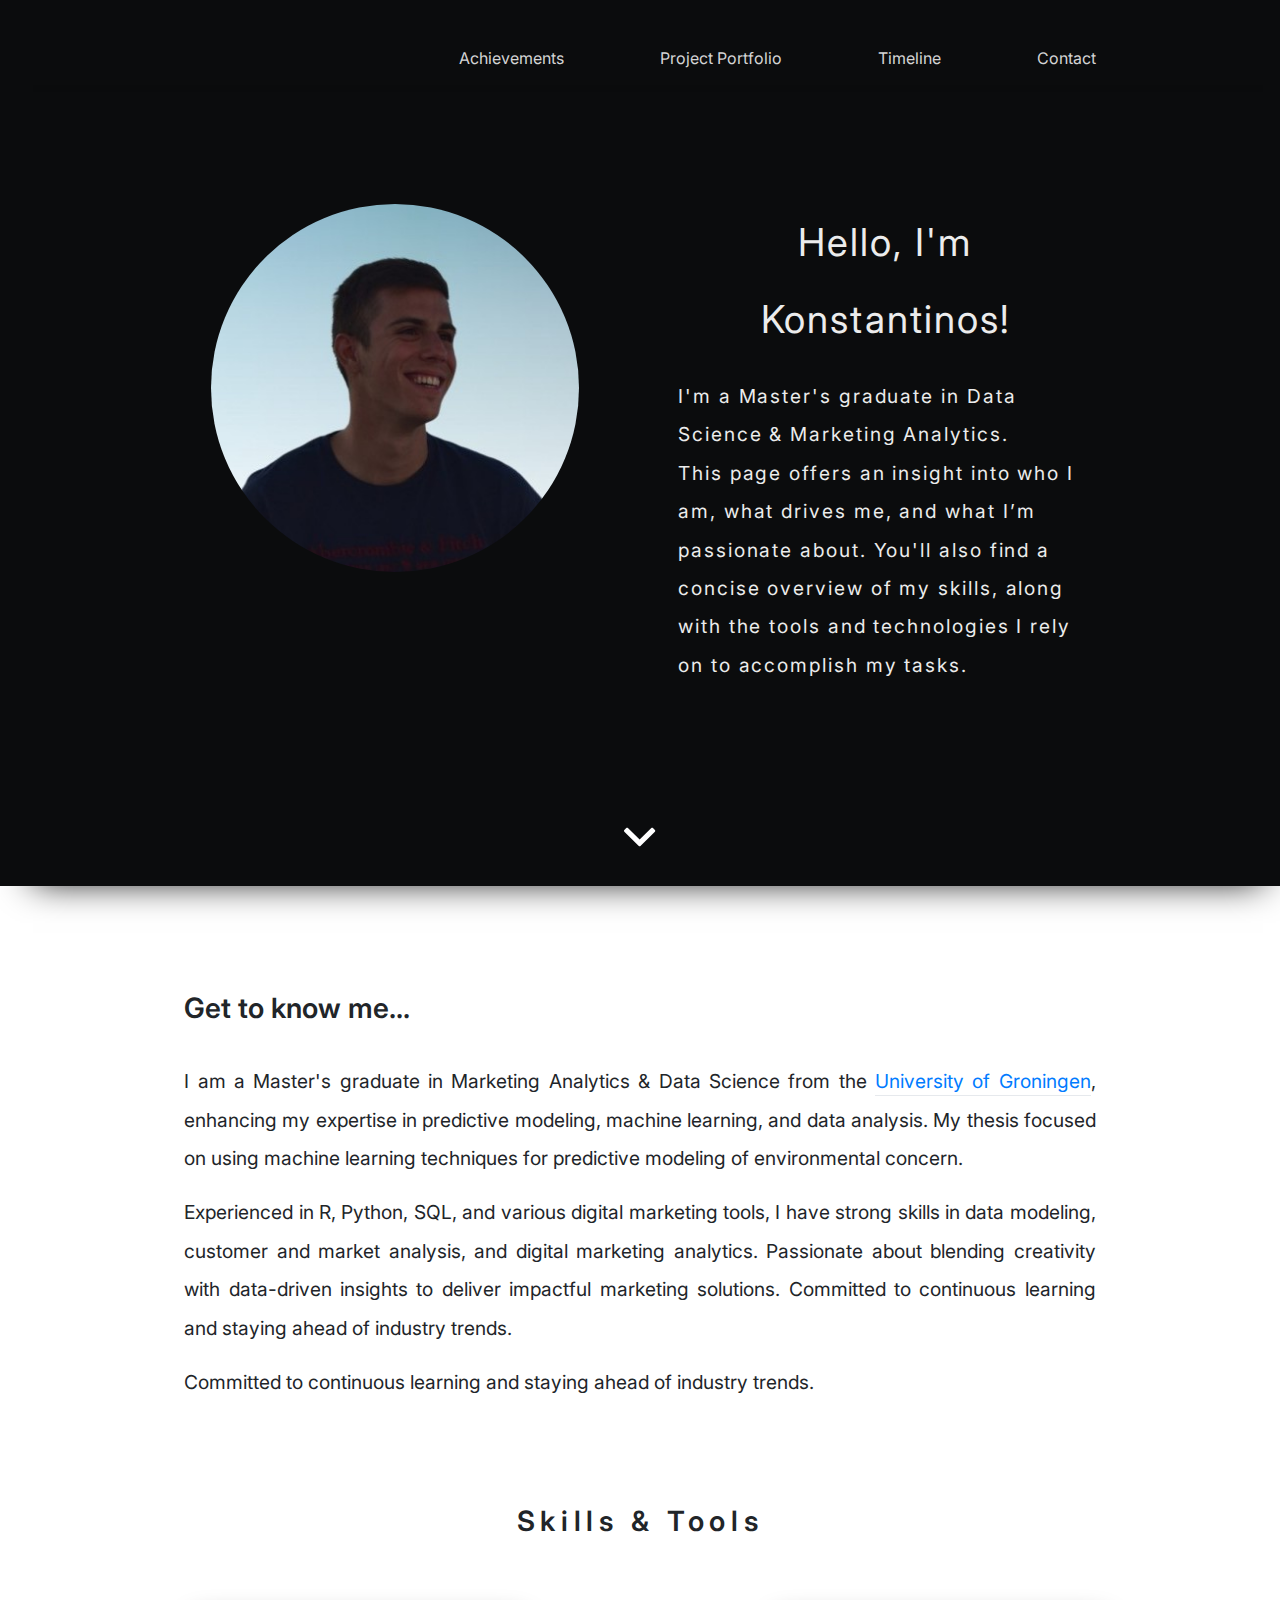
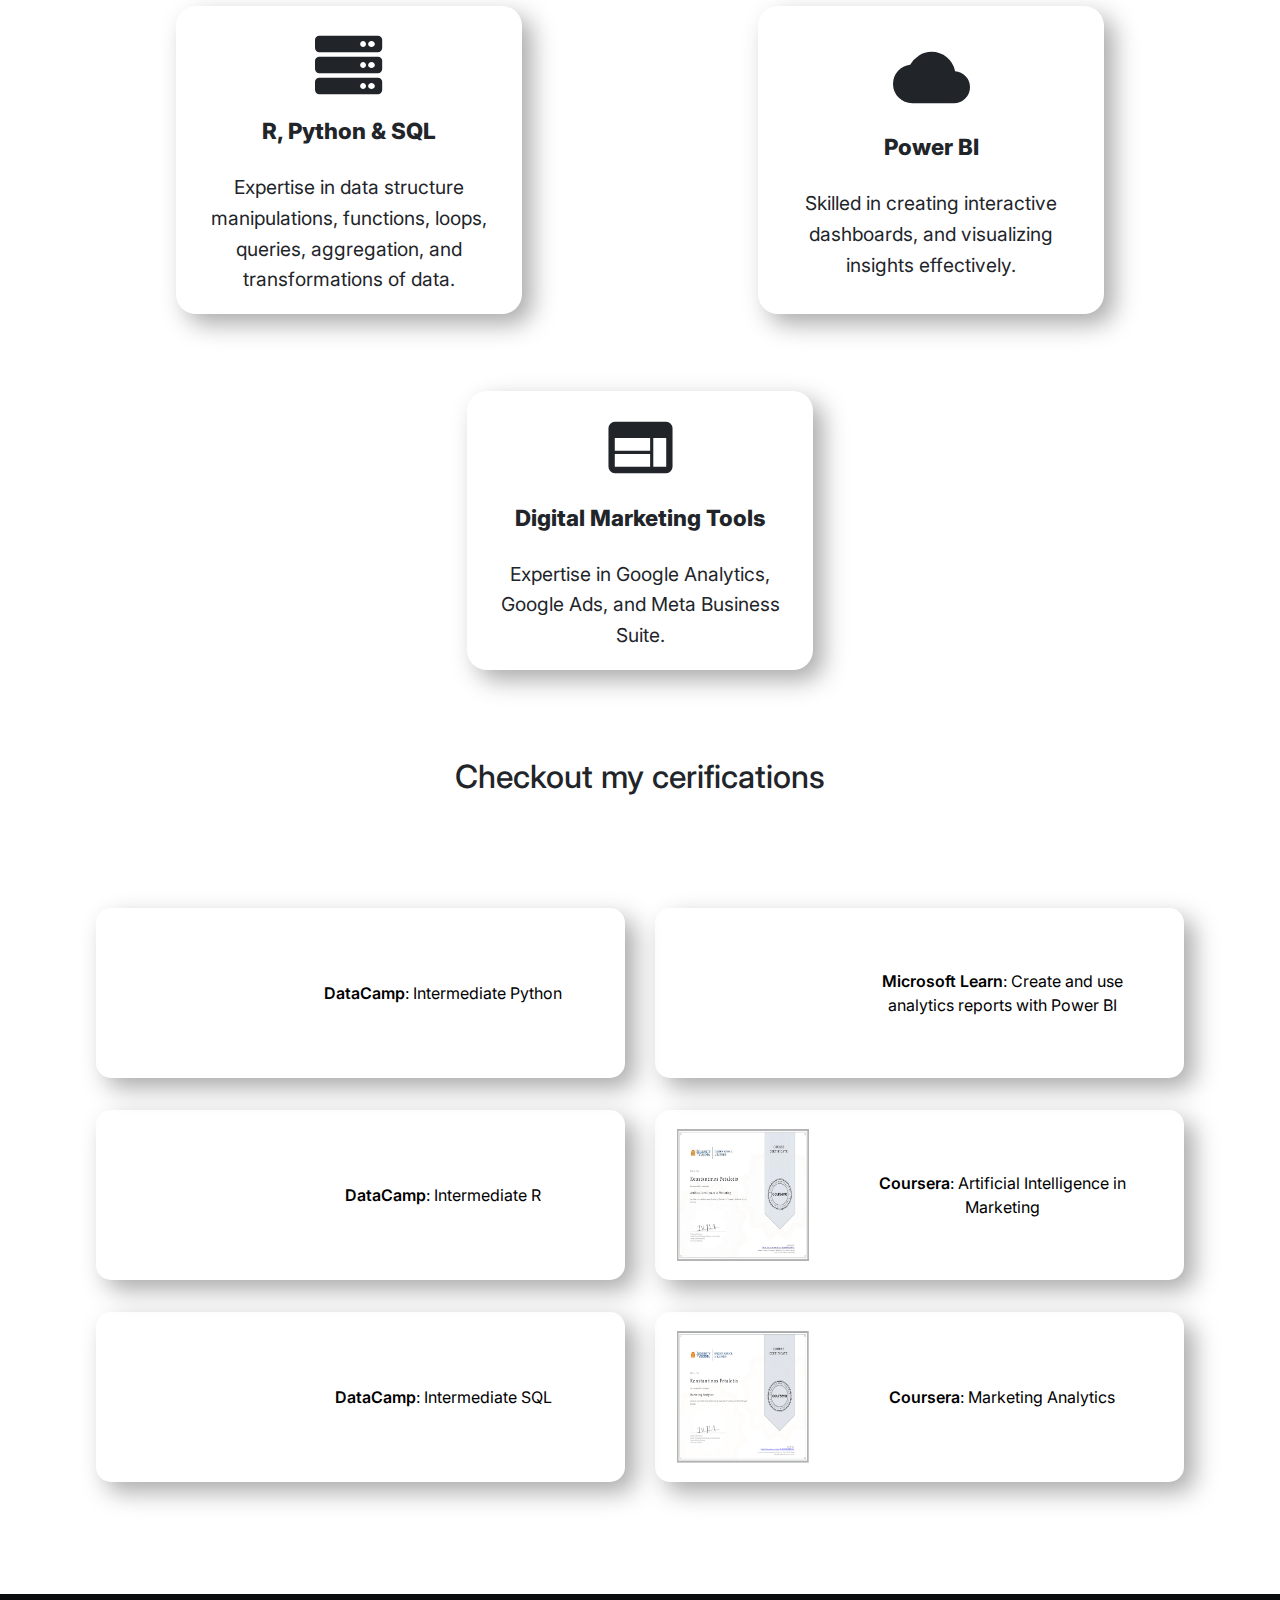
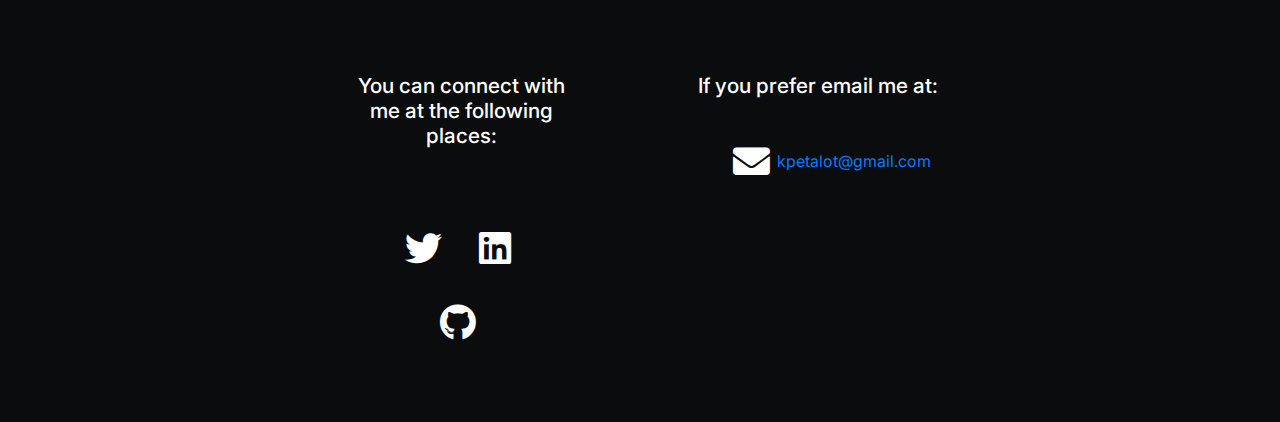
==== commit b8cbabb2: "Update index.html" ====
--- a/index.html
+++ b/index.html
@@ -100,8 +100,8 @@
 
 									<div class="col-xs-12 col-md-6">
 										<div class="main__section__box--description">
-											<div id="greeting">Hello!</div>
-											I'm Konstantinos. I'm a Master's graduate in Data Science & Marketing Analytics.
+											<div id="greeting">Hello, I'm Konstantinos!</div>
+											I'm a Master's graduate in Data Science & Marketing Analytics.
 											<p>
 												This page offers an insight into who I am, what drives me, and what I’m passionate about. 
 												You'll also find a concise overview of my skills, along with the tools and technologies I rely on to accomplish my tasks.
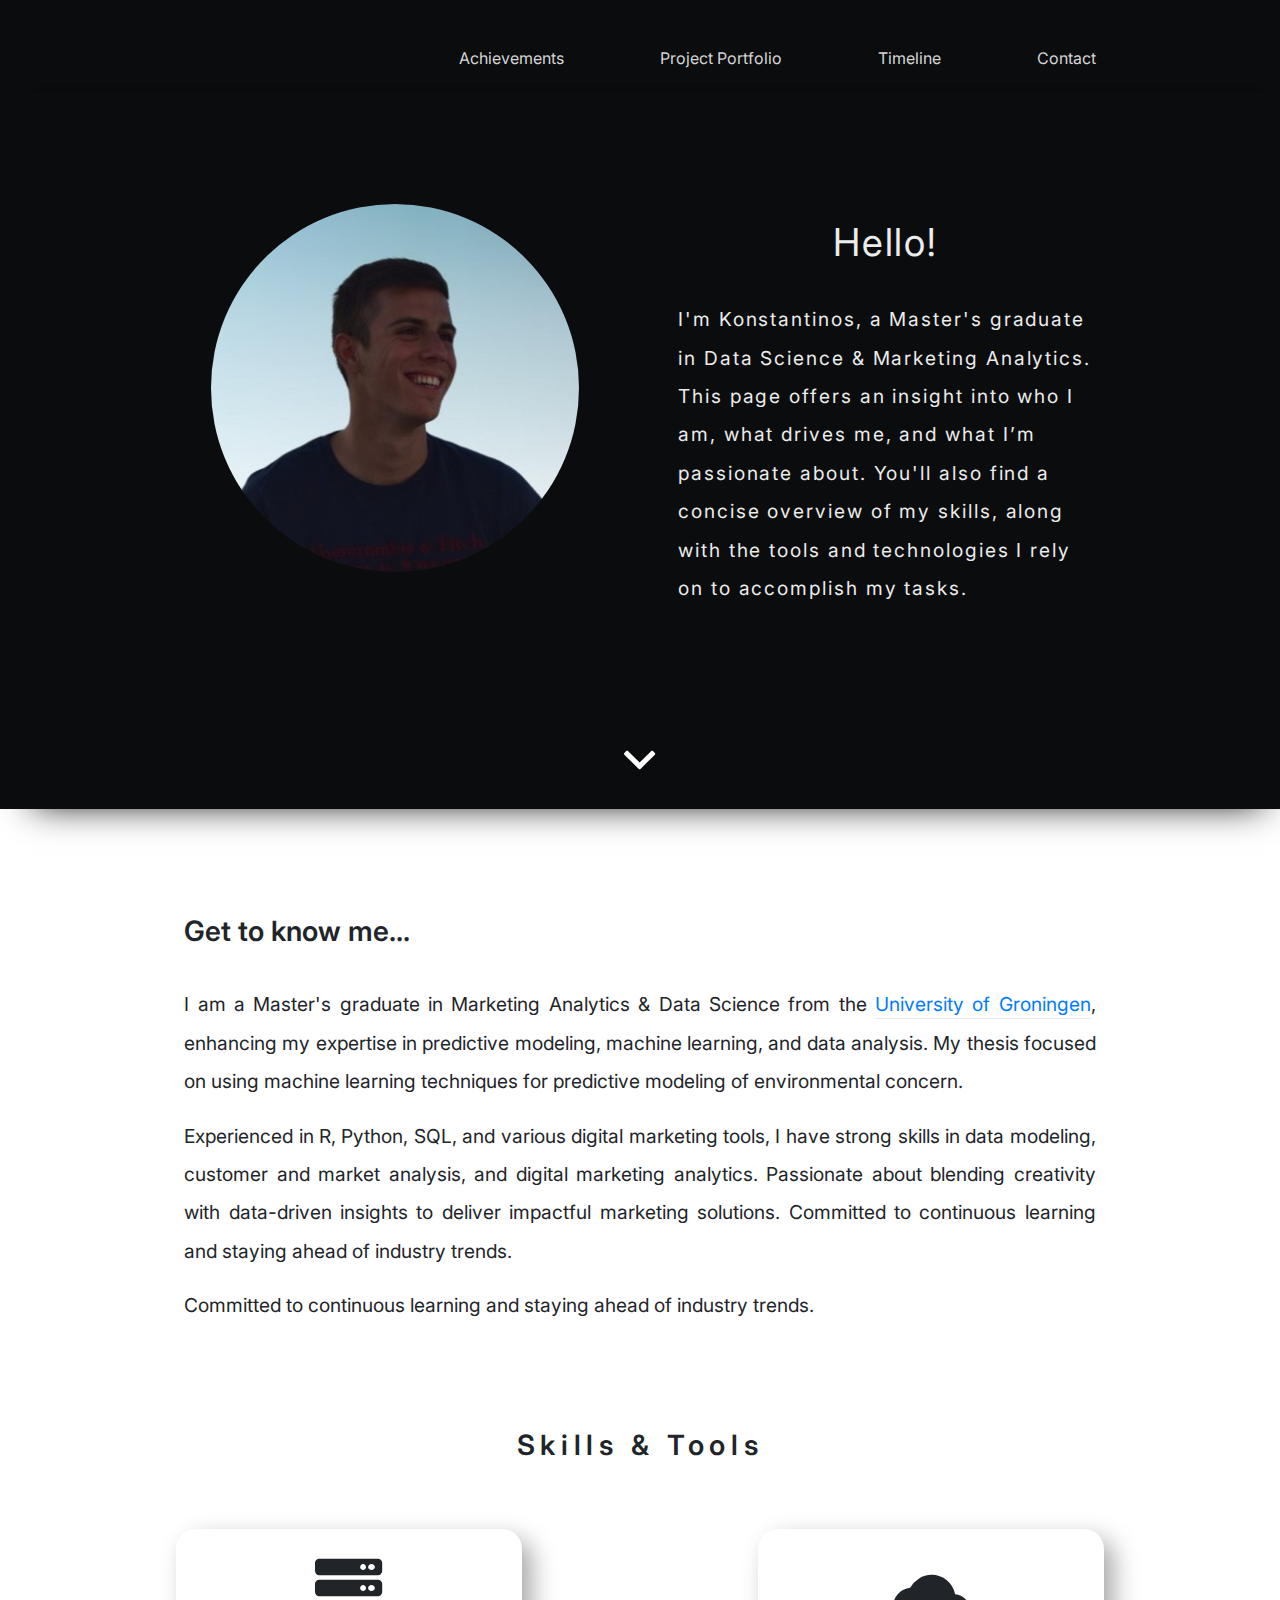
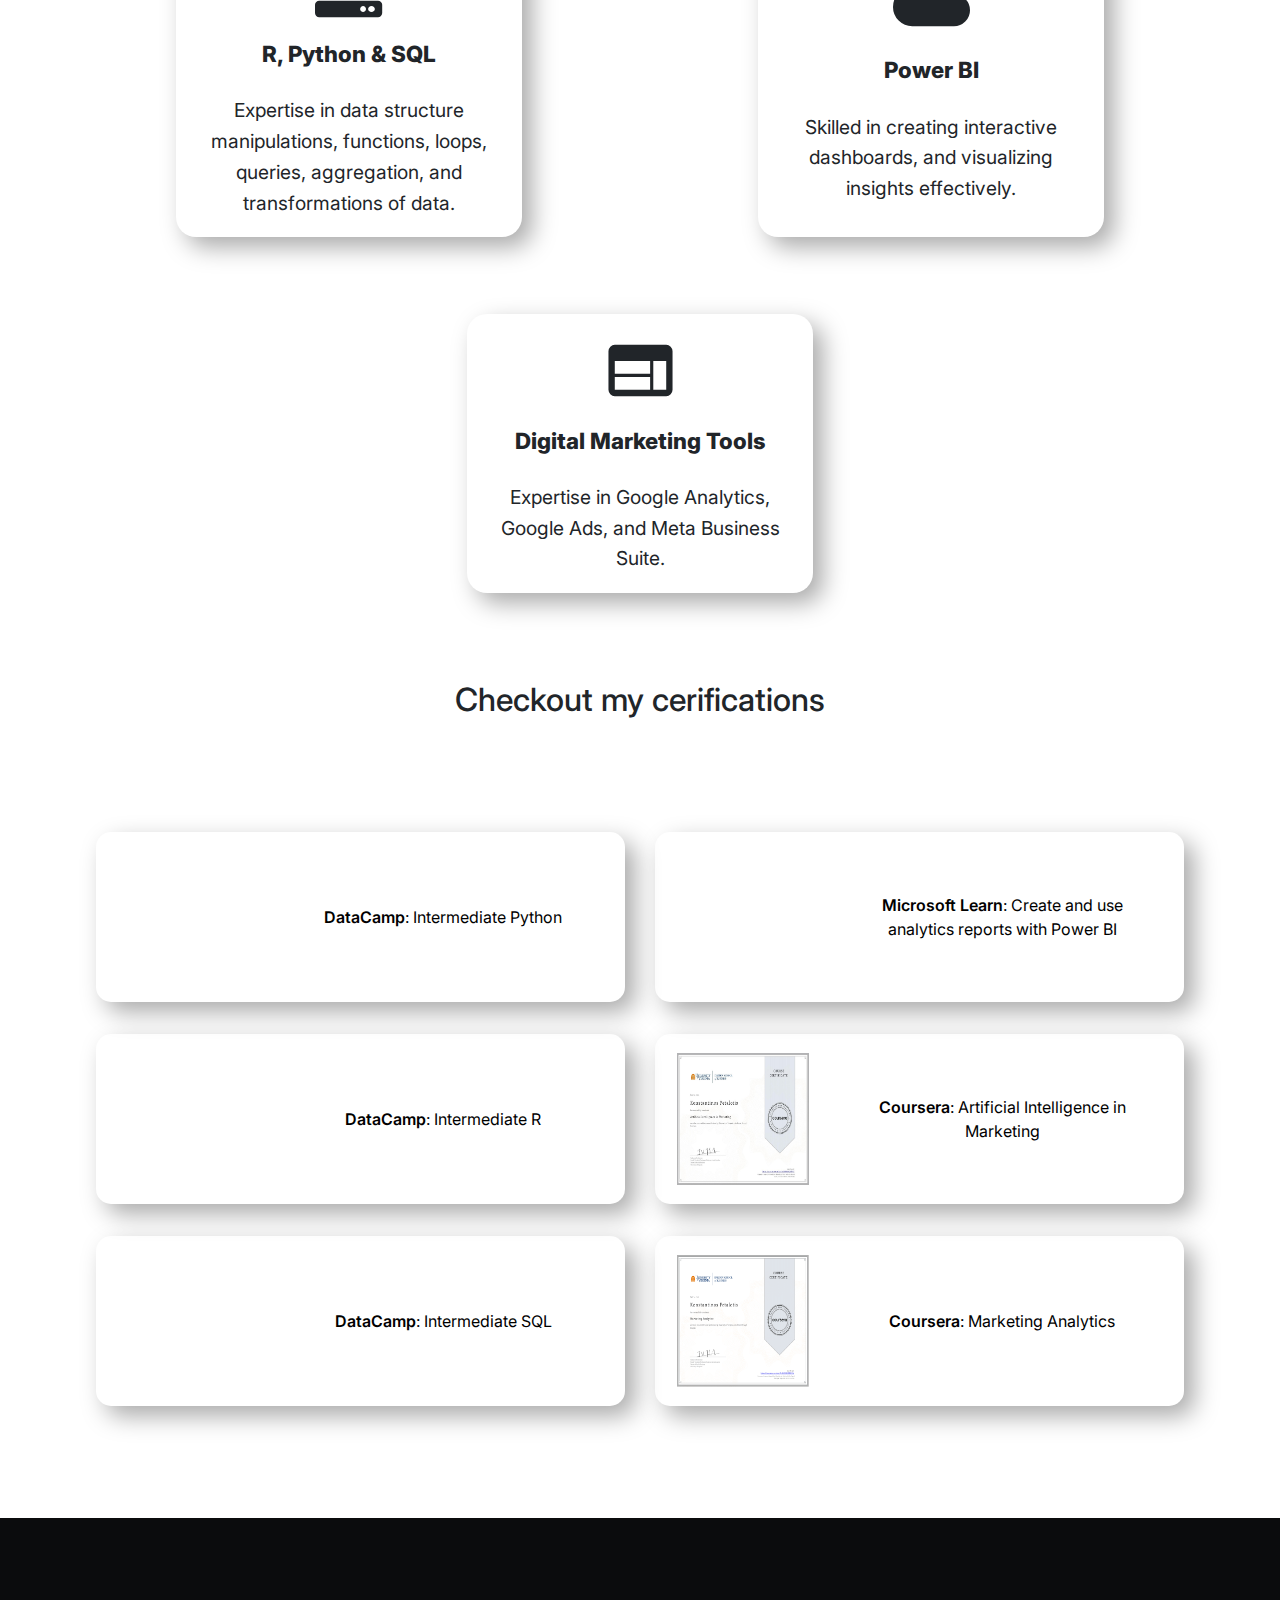
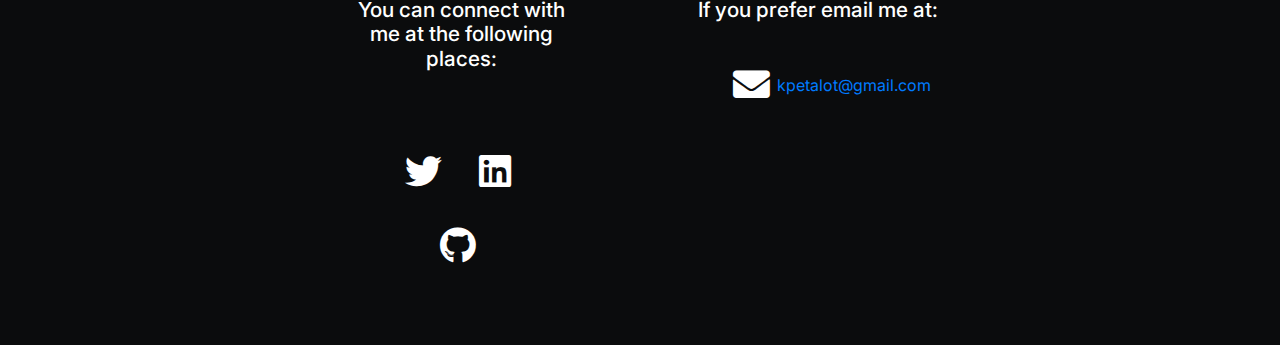
==== commit d0862a34: "Update index.html" ====
--- a/index.html
+++ b/index.html
@@ -100,8 +100,8 @@
 
 									<div class="col-xs-12 col-md-6">
 										<div class="main__section__box--description">
-											<div id="greeting">Hello, I'm Konstantinos!</div>
-											I'm a Master's graduate in Data Science & Marketing Analytics.
+											<div id="greeting">Hello!</div>
+											I'm Konstantinos, a Master's graduate in Data Science & Marketing Analytics.
 											<p>
 												This page offers an insight into who I am, what drives me, and what I’m passionate about. 
 												You'll also find a concise overview of my skills, along with the tools and technologies I rely on to accomplish my tasks.
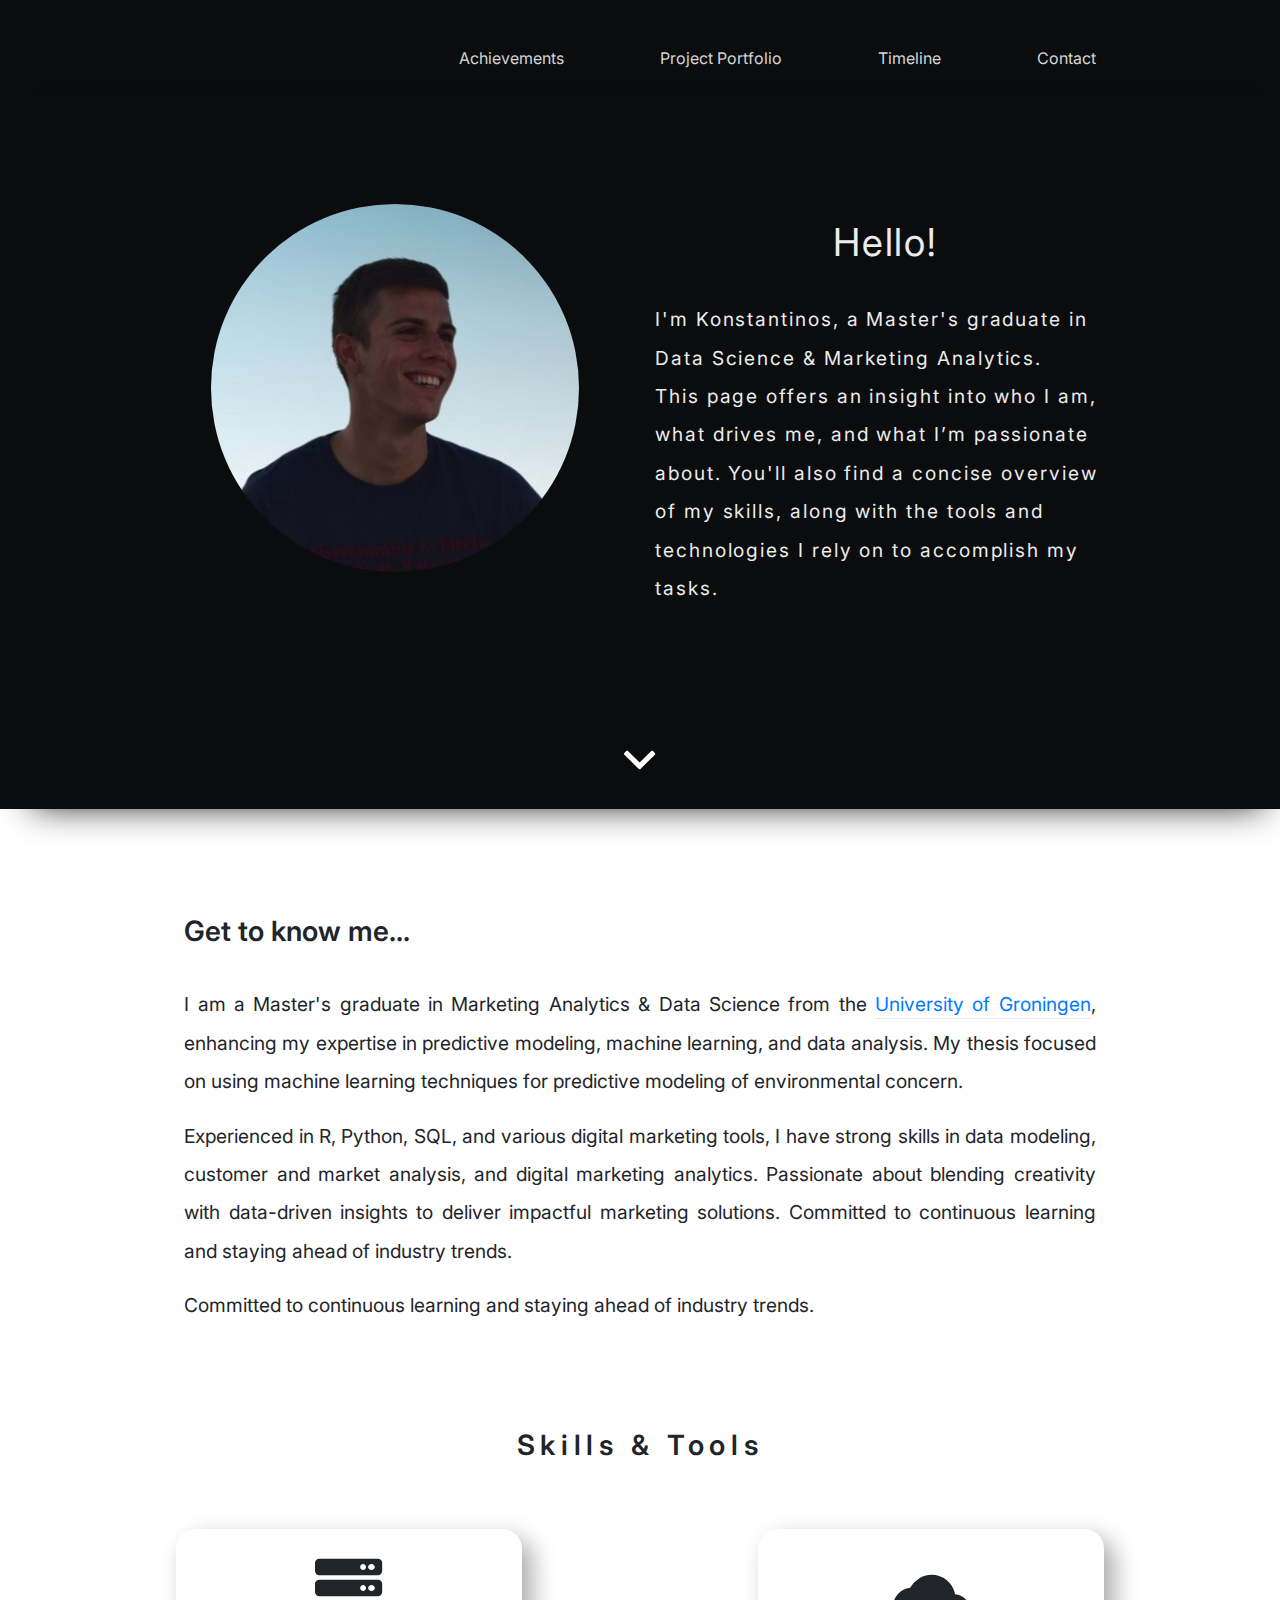
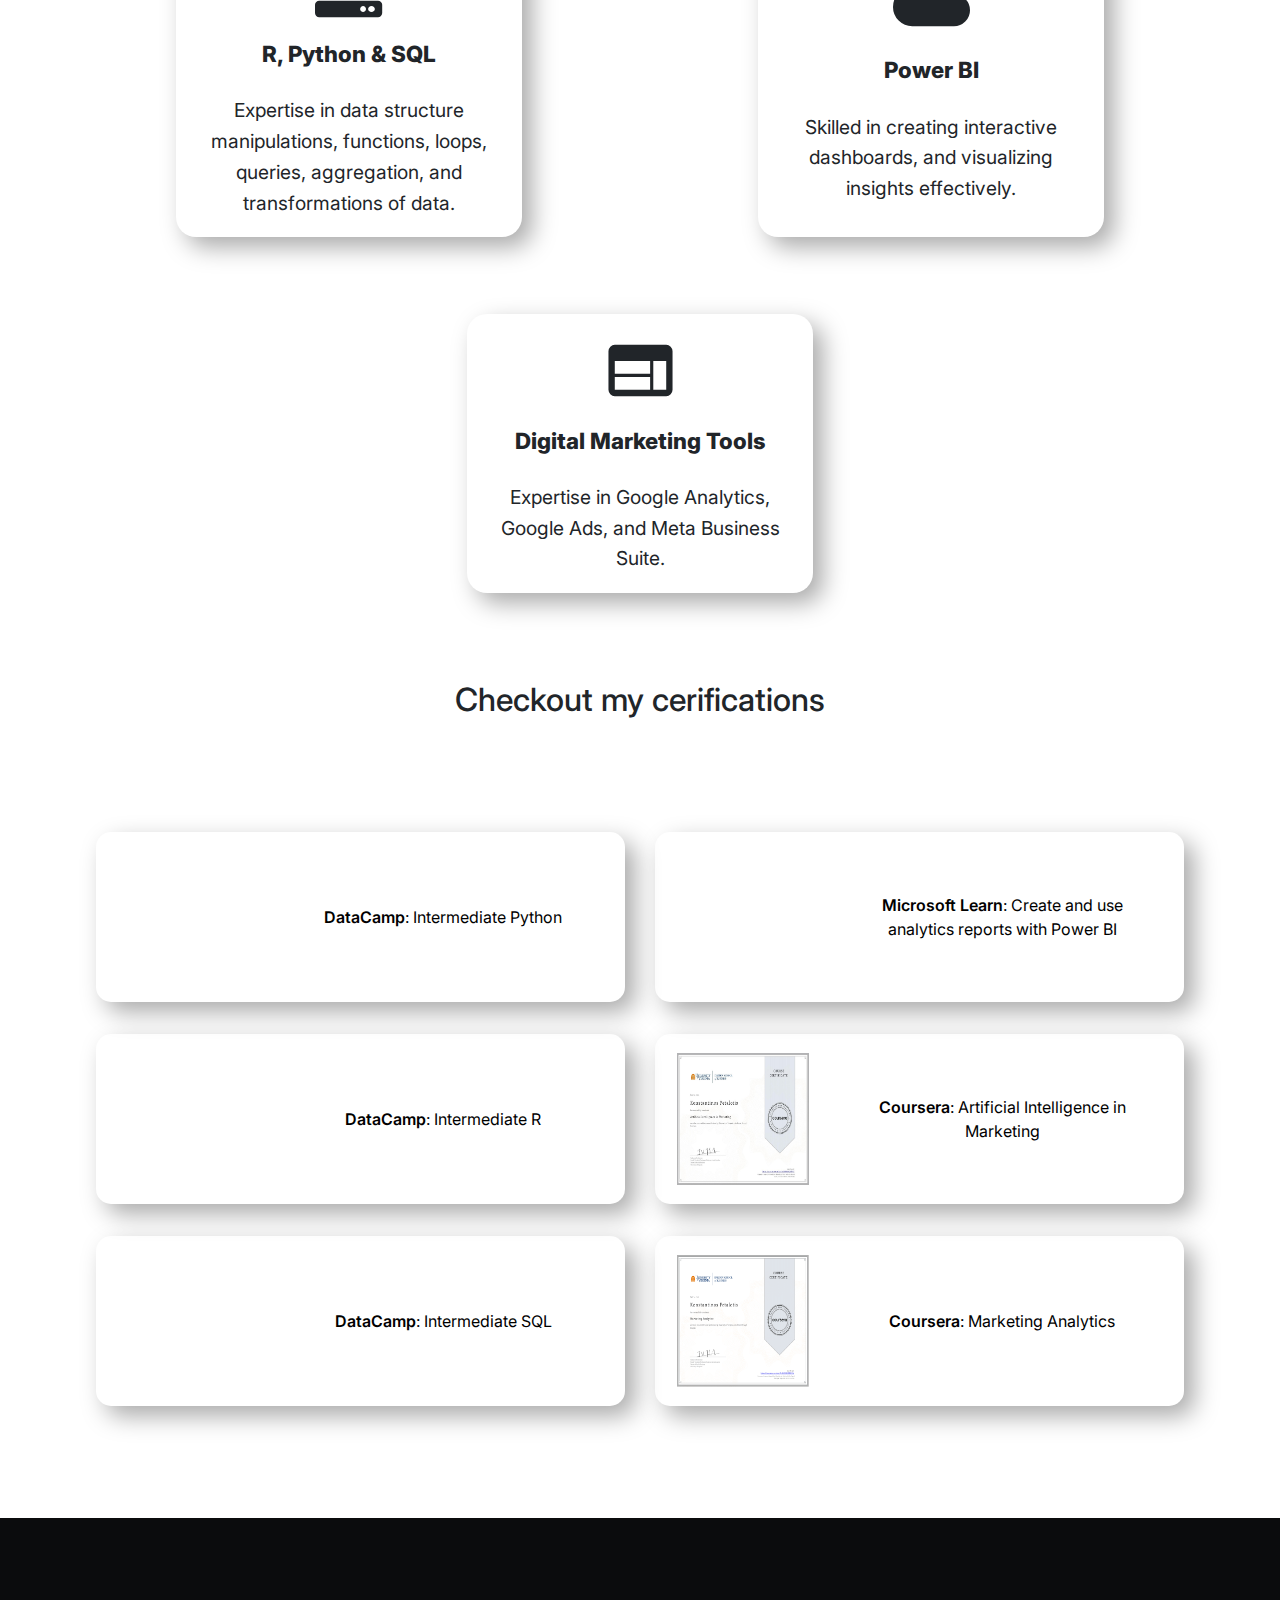
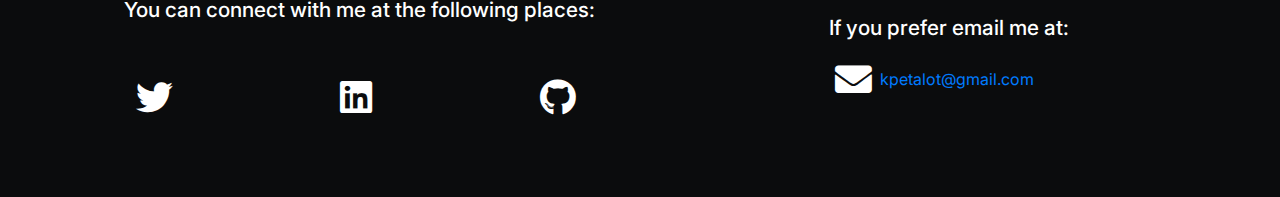
==== commit de868bae: "Update index.html" ====
--- a/index.html
+++ b/index.html
@@ -302,7 +302,7 @@
 				<div class="row no-margin">
 					<div class="col-12">
 						<div class="row no-margin">
-							<div class="footer__section__column col-12 col-md-6 col-lg-4">
+							<div class="footer__section__column col-12 col-md-6">
 								<div class="footer__section__column--title">
 									<h3>You can connect with me at the following places:</h3>
 								</div>
@@ -332,7 +332,7 @@
 									</div>
 								</div>
 							</div>
-							<div class="footer__section__column col-12 col-md-6 col-lg-4">
+							<div class="footer__section__column col-12 col-md-6">
 								<div class="footer__section__column--title" style="width:110%;">
 									<h3>If you prefer email me at:</h3>
 								</div>
--- a/css/styles.css
+++ b/css/styles.css
@@ -189,7 +189,7 @@
 
 .main__section__box--description {
   font-size: 1.2rem;
-  width: 90%;
+  width: 100%;
   margin: 0 auto;
   line-height: 2;
   letter-spacing: 0.1em;
@@ -428,10 +428,6 @@
   width: 90%;
   max-width: 1200px;
   margin: 0 auto;
-  display: flex;              /* Centers the content */
-  justify-content: center;    /* Horizontally centers */
-  align-items: center;        /* Vertically centers */
-  flex-direction: column;     /* Stacks items vertically */
 }
 
 footer .footer__section a {
@@ -445,20 +441,13 @@
 
 footer .footer__section__column {
   text-align: center;
+  -ms-flex-item-align: center;
+      -ms-grid-row-align: center;
+      align-self: center;
   padding: 5em 0em;
-  margin: 0 auto; /* Keeps it centered */
-  display: flex; /* Flexbox for alignment */
-  flex-direction: column; /* Stacks items vertically */
-  align-items: center; /* Centers items */
-  gap: 1em; /* Space between elements */
 }
 
 @media (max-width: 768px) {
-  footer .footer__section {
-    flex-direction: column; /* Stacks everything vertically */
-    padding: 2em; /* Adjust padding for smaller screens */
-  }
-
   footer .footer__section__column {
     padding: 3em;
   }
@@ -495,9 +484,14 @@
 }
 
 footer .footer__section__column--body--social .row {
+  display: -webkit-box;
+  display: -ms-flexbox;
   display: flex;
-  flex-wrap: wrap;
-  justify-content: center; /* Center icons in the row */
+  -ms-flex-wrap: wrap;
+      flex-wrap: wrap;
+  -webkit-box-pack: justify;
+      -ms-flex-pack: justify;
+          justify-content: space-between;
   width: 85%;
   margin: 0 auto;
 }
@@ -515,6 +509,7 @@
 footer .footer__section__column--body i {
   font-size: 2.3rem;
   color: #fff;
+  -webkit-transition: 0.3s;
   transition: 0.3s;
   margin-right: 0.2em;
 }
@@ -524,11 +519,16 @@
 }
 
 footer .footer__section__column--body .email-box span {
+  display: -webkit-box;
+  display: -ms-flexbox;
   display: flex;
-  align-items: center;
-  justify-content: center;
-}
-
+  -webkit-box-align: center;
+      -ms-flex-align: center;
+          align-items: center;
+  -webkit-box-pack: center;
+      -ms-flex-pack: center;
+          justify-content: center;
+}
 
 #arrow-to-top {
   position: fixed;
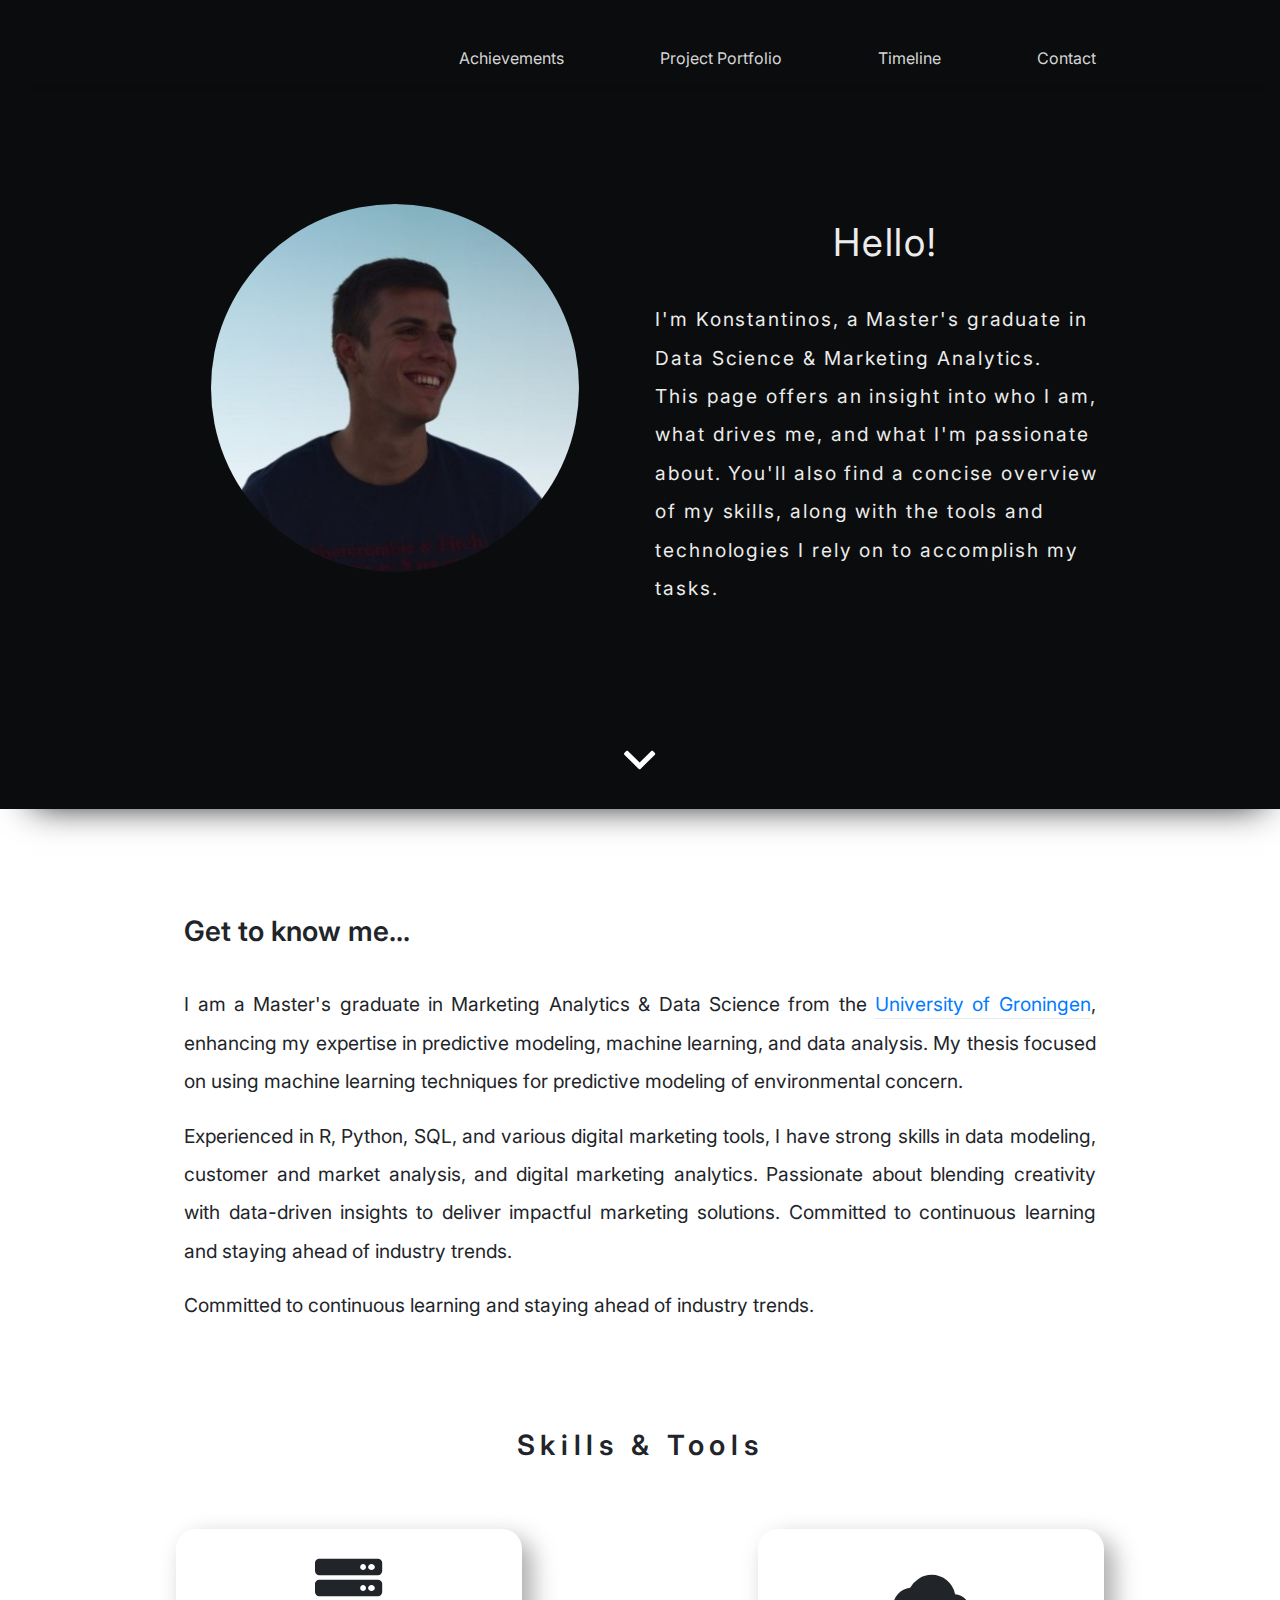
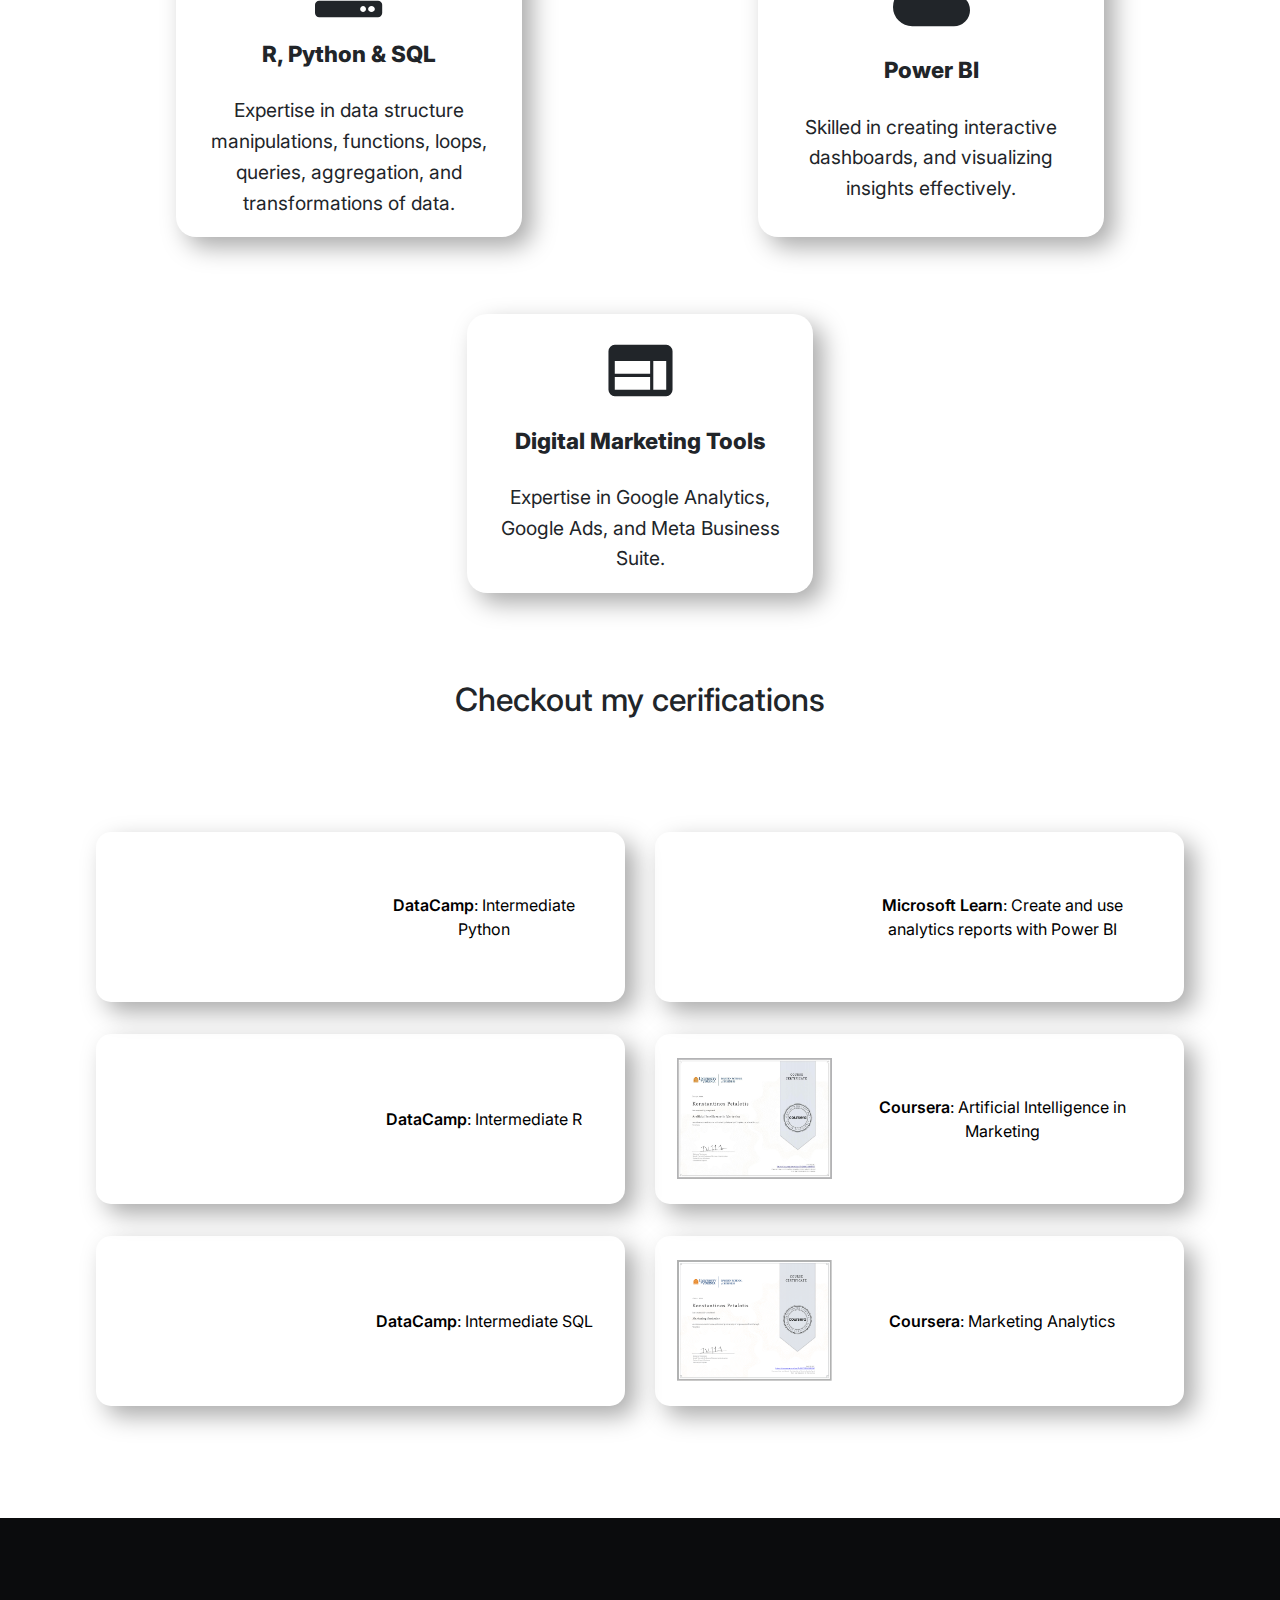
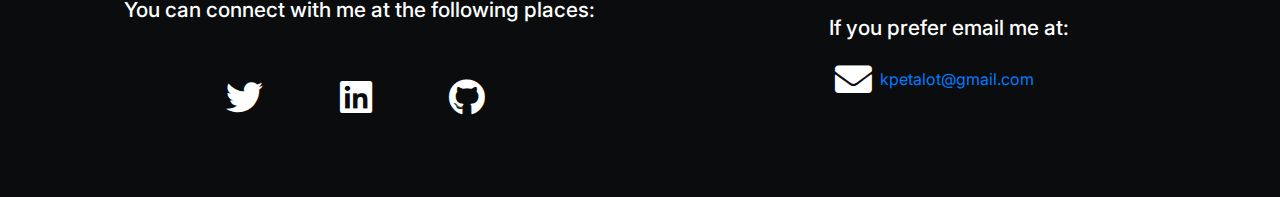
==== commit e775db04: "Fix nav bar and footer in timeline, Fix img distortion in achievements section" ====
--- a/index.html
+++ b/index.html
@@ -20,34 +20,21 @@
 	<!-- Jqeury -->
 	<script src="https://ajax.googleapis.com/ajax/libs/jquery/3.5.1/jquery.min.js"></script>
 
-	<!-- Google Analytics - Google Tag Manager-->
-	<script async>(function (w, d, s, l, i) {
-			w[l] = w[l] || []; w[l].push({
-				'gtm.start':
-					new Date().getTime(), event: 'gtm.js'
-			}); var f = d.getElementsByTagName(s)[0],
-				j = d.createElement(s), dl = l != 'dataLayer' ? '&l=' + l : ''; j.async = true; j.src =
-					'https://www.googletagmanager.com/gtm.js?id=' + i + dl; f.parentNode.insertBefore(j, f);
-		})(window, document, 'script', 'dataLayer', 'GTM-KRBXRTH');</script>
-	<!-- End Google Tag Manager -->
-	<!-- Global site tag (gtag.js) - Google Analytics -->
-	<script async src="https://www.googletagmanager.com/gtag/js?id=UA-124825060-1"></script>
-	<script async>
-		window.dataLayer = window.dataLayer || [];
-		function gtag() { dataLayer.push(arguments); }
-		gtag('js', new Date());
-
-		gtag('config', 'UA-124825060-1');
-	</script>
-	<!-- Google verification tag -->
-	<meta name="google-site-verification" content="ce4kvtXXnZezIgSGgDJ9dQQtUFSFIPBI6aXUP_9r9DM" />
+	<style>
+		.certifications .badge img {
+			width: 100%;
+			height: auto;
+			object-fit: contain;
+			max-width: 220px;
+			max-height: 120px;
+			display: block;
+			margin: 0 auto;
+		}
+	</style>
+
 </head>
 
 <body>
-	<!-- Google Tag Manager (noscript) -->
-	<noscript><iframe src="https://www.googletagmanager.com/ns.html?id=GTM-KRBXRTH" height="0" width="0"
-			style="display:none;visibility:hidden"></iframe></noscript>
-	<!-- End Google Tag Manager (noscript) -->
 
 	<head>
 		<title>Personal Website of Konstantinos Petalotis</title>
@@ -103,8 +90,9 @@
 											<div id="greeting">Hello!</div>
 											I'm Konstantinos, a Master's graduate in Data Science & Marketing Analytics.
 											<p>
-												This page offers an insight into who I am, what drives me, and what I’m passionate about. 
-												You'll also find a concise overview of my skills, along with the tools and technologies I rely on to accomplish my tasks.
+												This page offers an insight into who I am, what drives me, and what I'm passionate about.
+												You'll also find a concise overview of my skills, along with the tools and technologies I rely
+												on to accomplish my tasks.
 											</p>
 										</div>
 									</div>
@@ -139,13 +127,17 @@
 							<!-- <div class="row"> -->
 							<div class="about-me__section__description--text">
 								<p style="text-align: justify;">
-									I am a Master's graduate in Marketing Analytics & Data Science from the <a href="https://www.rug.nl/?lang=en" target="_blank">University of Groningen</a>,
+									I am a Master's graduate in Marketing Analytics & Data Science from the <a
+										href="https://www.rug.nl/?lang=en" target="_blank">University of Groningen</a>,
 									enhancing my expertise in predictive modeling, machine learning, and data analysis.
-									My thesis focused on using machine learning techniques for predictive modeling of environmental concern.
+									My thesis focused on using machine learning techniques for predictive modeling of environmental
+									concern.
 								</p>
 								<p style="text-align: justify;">
-									Experienced in R, Python, SQL, and various digital marketing tools, I have strong skills in data modeling, customer and market analysis, 
-									and digital marketing analytics. Passionate about blending creativity with data-driven insights to deliver impactful marketing solutions. 
+									Experienced in R, Python, SQL, and various digital marketing tools, I have strong skills in data
+									modeling, customer and market analysis,
+									and digital marketing analytics. Passionate about blending creativity with data-driven insights to
+									deliver impactful marketing solutions.
 									Committed to continuous learning and staying ahead of industry trends.
 								</p>
 								<p>
@@ -169,7 +161,8 @@
 					</div>
 					<h4> R, Python & SQL</h4>
 					<div class="tech__components--component--text">
-						 Expertise in data structure manipulations, functions, loops, queries, aggregation, and transformations of data.
+						Expertise in data structure manipulations, functions, loops, queries, aggregation, and transformations of
+						data.
 					</div>
 				</div>
 
@@ -192,7 +185,7 @@
 						Expertise in Google Analytics, Google Ads, and Meta Business Suite.
 					</div>
 				</div>
-				
+
 			</div>
 		</section>
 
@@ -203,43 +196,49 @@
 					<!-- <div class="col-12"> -->
 					<div class="col-12 col-sm-6 certifications__section--left">
 
-						<a href="https://www.datacamp.com/statement-of-accomplishment/course/44be2800c935807d37f1e39a0078c68134302805?raw=1" target="_blank">
+						<a href="https://www.datacamp.com/statement-of-accomplishment/course/44be2800c935807d37f1e39a0078c68134302805?raw=1"
+							target="_blank">
 
 							<div class="certifications__section--left--item">
 								<div class="row">
-									<div class="col-12 col-lg-3 badge">
-										<img src="https://www.datacamp.com/statement-of-accomplishment/badge/course/44be2800c935807d37f1e39a0078c68134302805.png" 
+									<div class="col-12 col-lg-6 badge">
+										<img
+											src="https://www.datacamp.com/statement-of-accomplishment/badge/course/44be2800c935807d37f1e39a0078c68134302805.png"
 											alt="">
 									</div>
-									<span class="col-12 col-lg-8 offset-lg-1 cert_description">
+									<div class="col-12 col-lg-6 cert_description">
 										<span class="provider">DataCamp</span>: Intermediate Python
-									</span>
-								</div>
-							</div>
-						</a>
-
-						<a href="https://www.datacamp.com/statement-of-accomplishment/course/ea43db17a5f6a912549d023b4486cf432012a13b?raw=1" target="_blank">
+									</div>
+								</div>
+							</div>
+						</a>
+
+						<a href="https://www.datacamp.com/statement-of-accomplishment/course/ea43db17a5f6a912549d023b4486cf432012a13b?raw=1"
+							target="_blank">
 							<div class="certifications__section--left--item">
 								<div class="row">
-									<div class="col-12 col-lg-3 badge">
-										<img src="https://www.datacamp.com/statement-of-accomplishment/badge/course/ea43db17a5f6a912549d023b4486cf432012a13b.png"
+									<div class="col-12 col-lg-6 badge">
+										<img
+											src="https://www.datacamp.com/statement-of-accomplishment/badge/course/ea43db17a5f6a912549d023b4486cf432012a13b.png"
 											alt="">
 									</div>
-									<div class="col-12 col-lg-8 offset-lg-1 cert_description">
+									<div class="col-12 col-lg-6 cert_description">
 										<span class="provider">DataCamp</span>: Intermediate R
 									</div>
 								</div>
 							</div>
 						</a>
 
-						<a href="https://www.datacamp.com/statement-of-accomplishment/course/57e902f631519aaded7a562abfed9942249da1aa?raw=1" target="_blank">
+						<a href="https://www.datacamp.com/statement-of-accomplishment/course/57e902f631519aaded7a562abfed9942249da1aa?raw=1"
+							target="_blank">
 							<div class="certifications__section--left--item">
 								<div class="row">
-									<div class="col-12 col-lg-3 badge">
-										<img src="https://www.datacamp.com/statement-of-accomplishment/badge/course/57e902f631519aaded7a562abfed9942249da1aa.png"
+									<div class="col-12 col-lg-6 badge">
+										<img
+											src="https://www.datacamp.com/statement-of-accomplishment/badge/course/57e902f631519aaded7a562abfed9942249da1aa.png"
 											alt="">
 									</div>
-									<div class="col-12 col-lg-8 offset-lg-1 cert_description">
+									<div class="col-12 col-lg-6 cert_description">
 										<span class="provider">DataCamp</span>: Intermediate SQL
 									</div>
 								</div>
@@ -254,24 +253,23 @@
 
 							<div class="certifications__section--right--item">
 								<div class="row">
-									<div class="col-12 col-lg-3 badge">
+									<div class="col-12 col-lg-4 badge">
 										<img src="https://mailmeteor.com/logos/assets/PNG/Microsoft_Logo_512px.png" alt="">
 									</div>
-									<div class="col-12 col-lg-8 offset-lg-1 cert_description">
+									<div class="col-12 col-lg-8 cert_description">
 										<span class="provider">Microsoft Learn</span>: Create and use analytics reports with Power BI
 									</div>
 								</div>
 							</div>
 						</a>
 
-						<a href="https://www.coursera.org/account/accomplishments/verify/Z6EKVA3V6JR7"
-							target="_blank">
+						<a href="https://www.coursera.org/account/accomplishments/verify/Z6EKVA3V6JR7" target="_blank">
 							<div class="certifications__section--right--item">
 								<div class="row">
-									<div class="col-12 col-lg-3 badge">
+									<div class="col-12 col-lg-4 badge">
 										<img src="./images/AI in Marketing.jpeg" alt="">
 									</div>
-									<div class="col-12 col-lg-8 offset-lg-1 cert_description">
+									<div class="col-12 col-lg-8 cert_description">
 										<span class="provider">Coursera</span>: Artificial Intelligence in Marketing
 									</div>
 								</div>
@@ -281,10 +279,10 @@
 						<a href="https://www.coursera.org/account/accomplishments/certificate/8VC2GVG5AYVM" target="_blank">
 							<div class="certifications__section--right--item">
 								<div class="row">
-									<div class="col-12 col-lg-3 badge">
+									<div class="col-12 col-lg-4 badge">
 										<img src="./images/Marketing Analytics.png" alt="">
 									</div>
-									<div class="col-12 col-lg-8 offset-lg-1 cert_description">
+									<div class="col-12 col-lg-8 cert_description">
 										<span class="provider">Coursera</span>: Marketing Analytics
 									</div>
 								</div>
@@ -312,14 +310,14 @@
 
 											<!-- Twitter -->
 											<div class="col-auto">
-												<a href="https://x.com/Kpetalot" data-toggle="tooltip" title="Twitter"
-													target="_blank" rel="noopener"><i class="fab fa-twitter"></i></a>
+												<a href="https://x.com/Kpetalot" data-toggle="tooltip" title="Twitter" target="_blank"
+													rel="noopener"><i class="fab fa-twitter"></i></a>
 											</div>
 
 											<!-- LinkedIn -->
 											<div class="col-auto">
-												<a href="https://linkedin.com/in/konstantinos-petalotis" data-toggle="tooltip"
-													title="LinkedIn" target="_blank" rel="noopener"><i class="fab fa-linkedin"></i></a>
+												<a href="https://linkedin.com/in/konstantinos-petalotis" data-toggle="tooltip" title="LinkedIn"
+													target="_blank" rel="noopener"><i class="fab fa-linkedin"></i></a>
 											</div>
 
 											<!-- Github -->
@@ -342,25 +340,25 @@
 									<div class="col-12 col-md email-box" style="margin-left: 14px;">
 										<span>
 											<i class="fas fa-envelope"></i>
-											<a href="https://mail.google.com/mail/?view=cm&fs=1&to=kpetalot@gmail.com"
-												data-toggle="tooltip" title="Email" target="_blank" rel="noopener">kpetalot@gmail.com
+											<a href="https://mail.google.com/mail/?view=cm&fs=1&to=kpetalot@gmail.com" data-toggle="tooltip"
+												title="Email" target="_blank" rel="noopener">kpetalot@gmail.com
 											</a>
 										</span>
 									</div>
 								</div>
 
 							</div>
-								<div class="footer__section__column--body">
-
-								</div>
+							<div class="footer__section__column--body">
+
 							</div>
 						</div>
 					</div>
 				</div>
 			</div>
-		</footer>
-		<!-- Arrow navigating to the top of the page -->
-		<button data-scroll-class='100vh:active' id="arrow-to-top" name='go to top'><i class="fas fa-angle-up"></i></button>
+	</div>
+	</footer>
+	<!-- Arrow navigating to the top of the page -->
+	<button data-scroll-class='100vh:active' id="arrow-to-top" name='go to top'><i class="fas fa-angle-up"></i></button>
 
 	</div>
 
@@ -376,4 +374,4 @@
 	<script src="javascript.js" rel='preconnect'></script>
 </body>
 
-</html>
+</html>--- a/css/styles.css
+++ b/css/styles.css
@@ -491,8 +491,8 @@
       flex-wrap: wrap;
   -webkit-box-pack: justify;
       -ms-flex-pack: justify;
-          justify-content: space-between;
-  width: 85%;
+          justify-content: space-around;
+  width: 60%;
   margin: 0 auto;
 }
 
